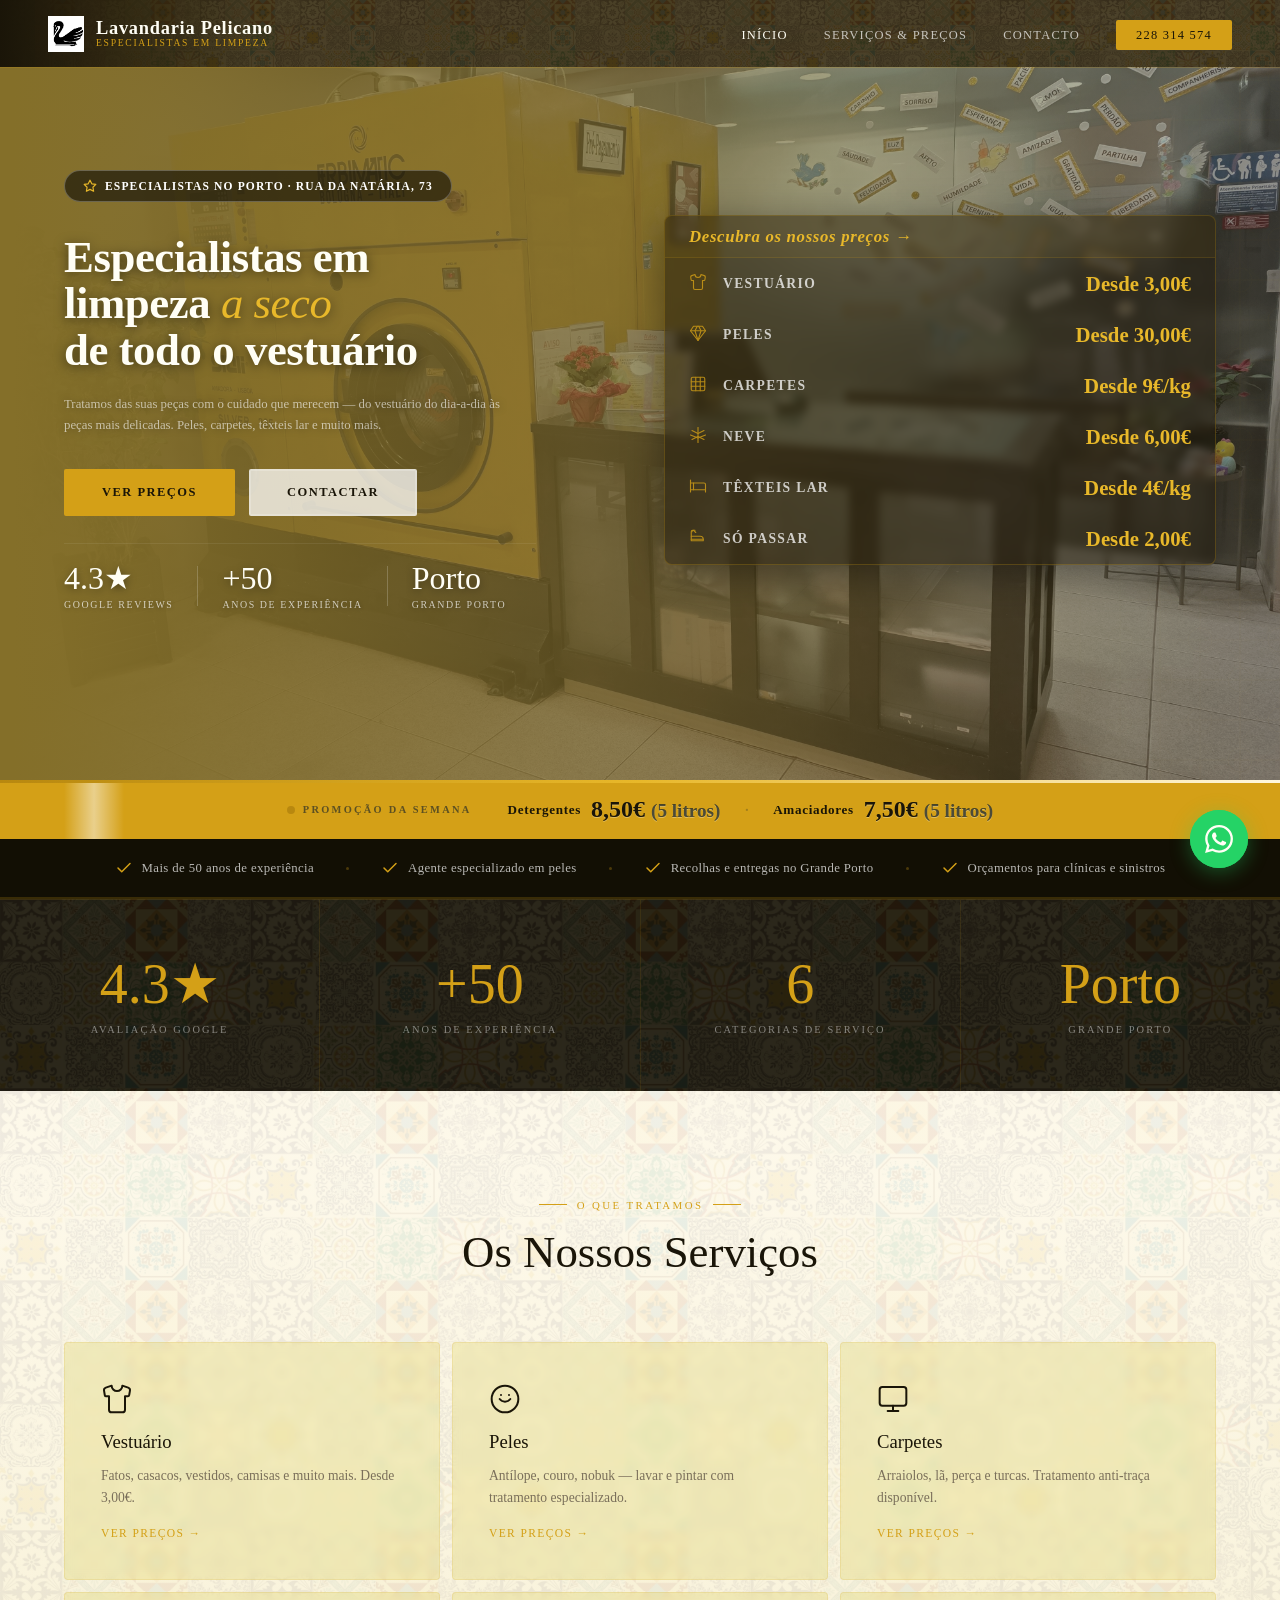
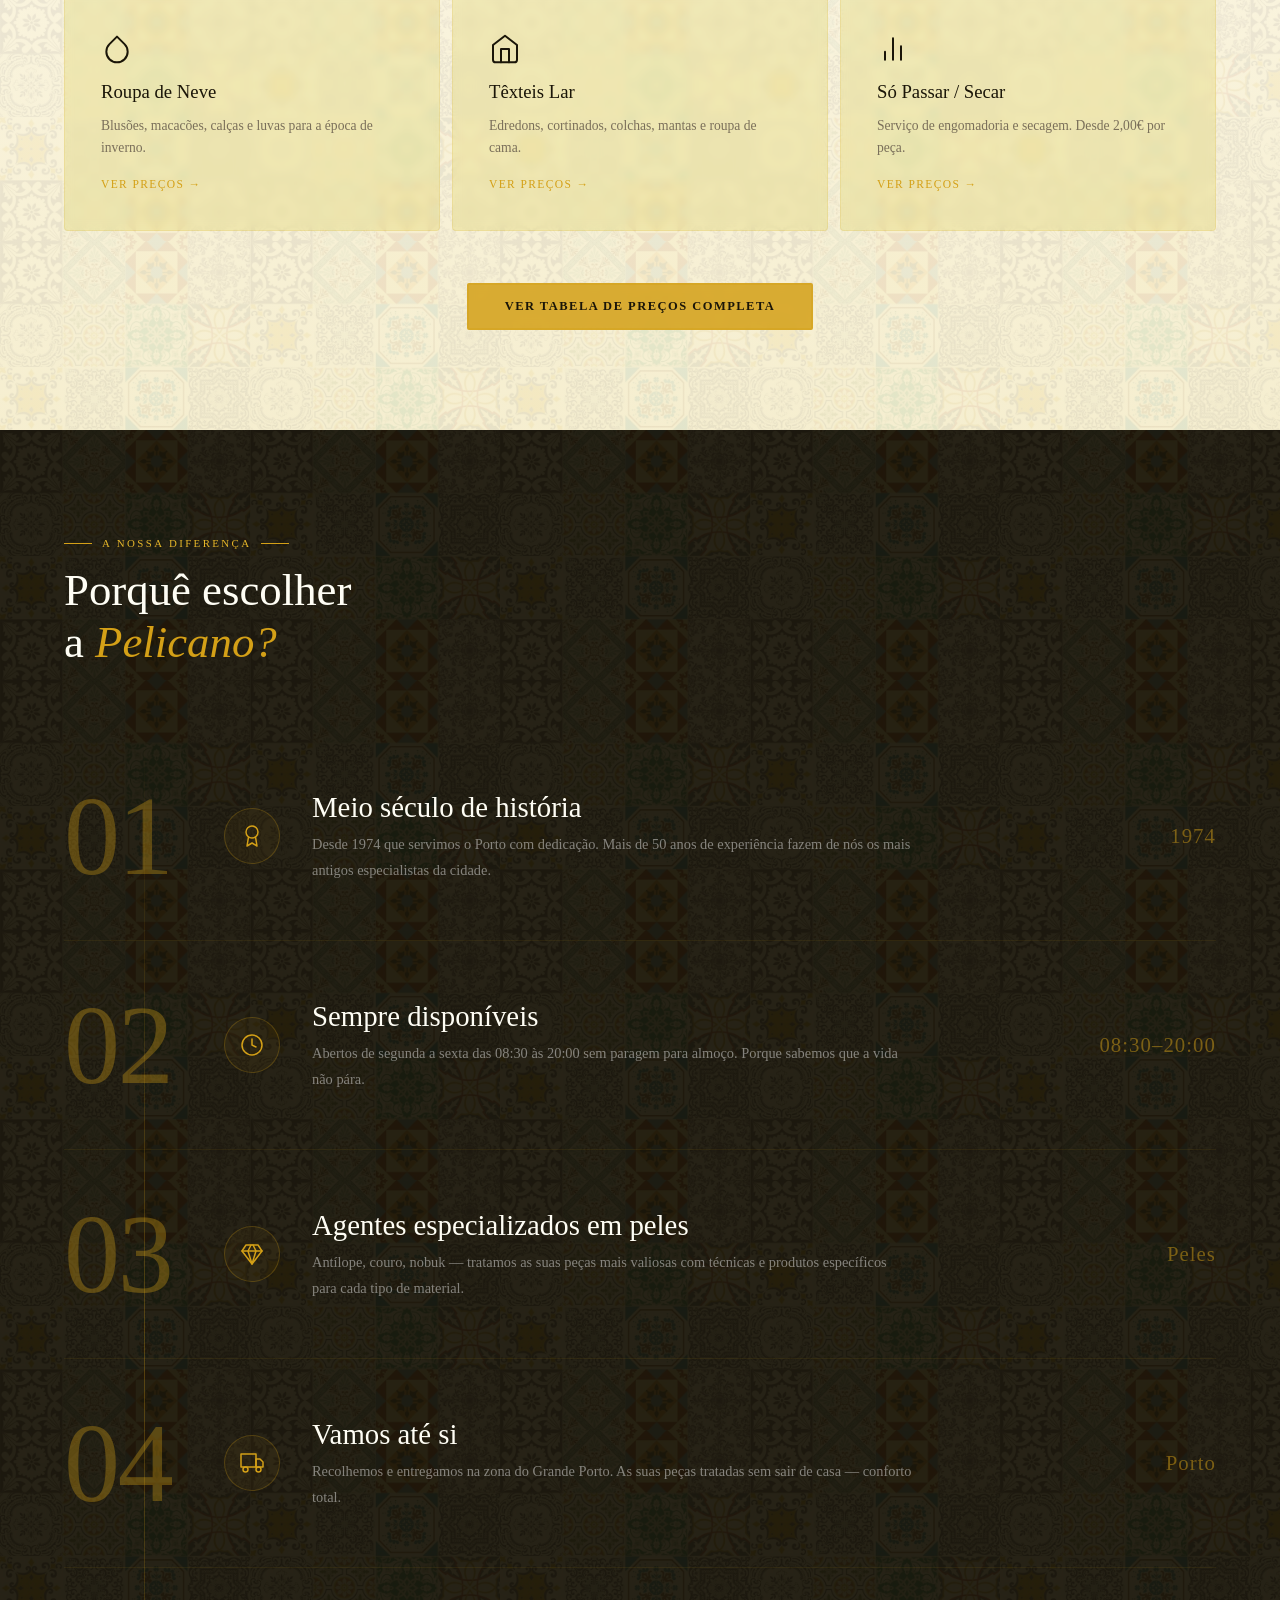
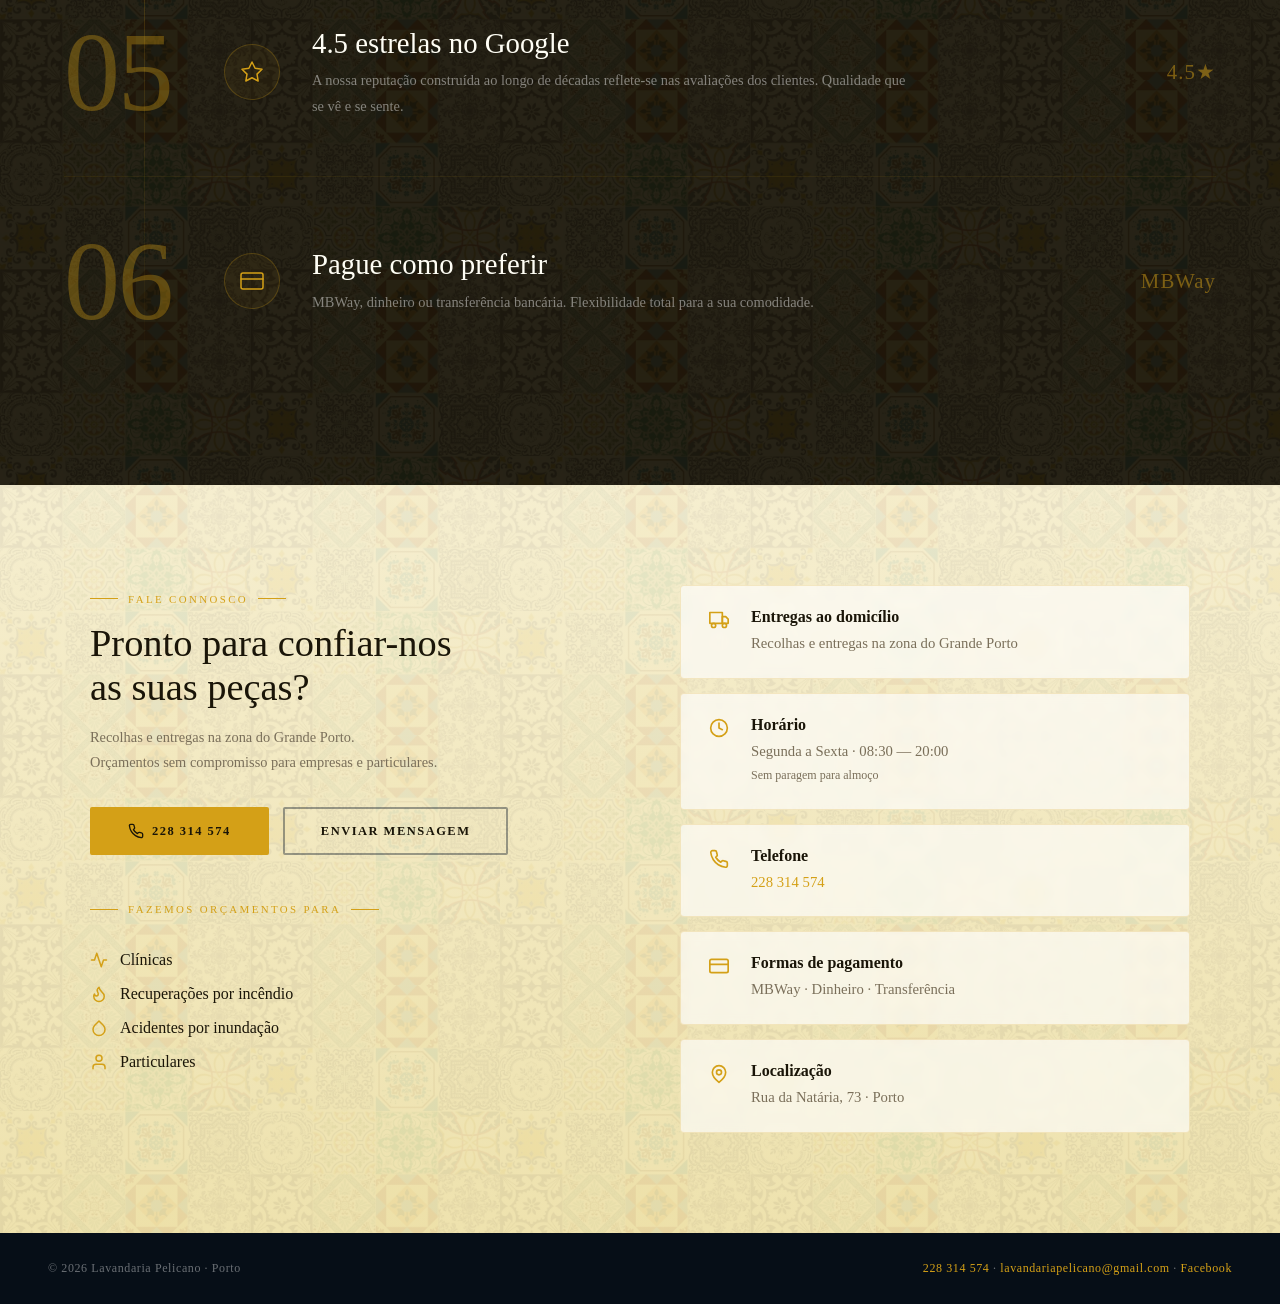
==== index.html @ 0e0a4759 "add website files" ====
<!DOCTYPE html>
<html lang="pt">
<head>
  <meta charset="UTF-8" />
  <meta name="viewport" content="width=device-width, initial-scale=1.0" />
  <meta name="description" content="Lavandaria Pelicano — Especialistas em limpeza a seco de todo o tipo de vestuário. Porto, Rua da Natária 73." />
  <title>Lavandaria Pelicano – Porto</title>

  <link rel="stylesheet" href="css/global.css" />
  <link rel="stylesheet" href="css/hero.css" />
</head>
<body>

  <!-- ── NAV ───────────────────────────────────── -->
  <nav>
    <a class="nav-logo" href="index.html">
      <img src="assets/logotipo.png" alt="Pelicano" />
      <div class="nav-brand">
        <span class="brand-name">Lavandaria Pelicano</span>
        <span class="brand-sub">Especialistas em limpeza</span>
      </div>
    </a>

    <ul class="nav-links">
      <li><a href="index.html" class="active">Início</a></li>
      <li><a href="servicos.html">Serviços & Preços</a></li>
      <li><a href="contacto.html">Contacto</a></li>
      <li><a href="tel:228314574" class="nav-cta">228 314 574</a></li>
    </ul>

    <button class="nav-hamburger" onclick="toggleMenu()" aria-label="Abrir menu">
      <span></span><span></span><span></span>
    </button>
  </nav>

  <div class="nav-mobile" id="mobileMenu">
    <a href="index.html" onclick="toggleMenu()">Início</a>
    <a href="servicos.html" onclick="toggleMenu()">Serviços & Preços</a>
    <a href="contacto.html" onclick="toggleMenu()">Contacto</a>
    <a href="tel:228314574" style="color: var(--gold)">228 314 574</a>
  </div>

  <!-- ── HERO ───────────────────────────────────── -->
  <section class="hero">
    <div class="hero-bg">
      <img src="assets/foto-interior.jpg" alt="Interior Lavandaria Pelicano" class="hero-bg-img" />
      <div class="hero-azulejo"></div>
    </div>

    <div class="hero-content">

      <div class="hero-badge fade-up">
        <svg xmlns="http://www.w3.org/2000/svg" width="14" height="14" viewBox="0 0 24 24" fill="none" stroke="currentColor" stroke-width="2" stroke-linecap="round" stroke-linejoin="round"><polygon points="12 2 15.09 8.26 22 9.27 17 14.14 18.18 21.02 12 17.77 5.82 21.02 7 14.14 2 9.27 8.91 8.26 12 2"/></svg>
        Especialistas no Porto · Rua da Natária, 73
      </div>

      <h1 class="fade-up delay-1">
        Especialistas em<br>
        limpeza <em>a seco</em><br>
        de todo o vestuário
      </h1>

      <p class="fade-up delay-2">
        Tratamos das suas peças com o cuidado que merecem —
        do vestuário do dia-a-dia às peças mais delicadas.
        Peles, carpetes, têxteis lar e muito mais.
      </p>

      <div class="hero-actions fade-up delay-3">
        <a href="servicos.html" class="btn-primary">Ver preços</a>
        <a href="contacto.html" class="btn-outline btn-outline--light" style="color:#1a1508;">Contactar</a>
      </div>

      <div class="hero-stats fade-up delay-3">
        <div class="hero-stat">
          <span class="stat-value">4.3★</span>
          <span class="stat-label">Google Reviews</span>
        </div>
        <div class="hero-divider"></div>
        <div class="hero-stat">
          <span class="stat-value" data-dynamic="anos-exp">+50</span>
          <span class="stat-label">Anos de experiência</span>
        </div>
        <div class="hero-divider"></div>
        <div class="hero-stat">
          <span class="stat-value">Porto</span>
          <span class="stat-label">Grande Porto</span>
        </div>
      </div>
    </div>

    <!-- Modal de categoria -->
    <div class="cat-modal" id="catModal">
      <div class="cat-modal-img">
        <img id="catModalImg" src="" alt="" />
      </div>
      <div class="cat-modal-info">
        <span class="cat-modal-label" id="catModalLabel"></span>
        <h3 class="cat-modal-title" id="catModalTitle"></h3>
        <p class="cat-modal-desc" id="catModalDesc"></p>
        <a class="cat-modal-link" id="catModalLink" href="#">Ver preços →</a>
      </div>
    </div>

    <!-- Acordeão lado direito -->
    <div class="hero-visual">
      <div class="hero-acc-hint">
        <span id="hintText">Clique numa categoria para saber mais</span>
      </div>

      <div class="hero-acc-item"
        data-cat="vestuario"
        data-img="assets/foto-vestuario.jpeg"
        data-desc="Fatos, casacos, vestidos, camisas e muito mais. Tratamento especializado para cada peça."
        data-link="servicos.html#vestuario">
        <div class="hero-acc-header">
          <div class="hero-acc-icon">
            <svg xmlns="http://www.w3.org/2000/svg" width="18" height="18" viewBox="0 0 24 24" fill="none" stroke="currentColor" stroke-width="1.5" stroke-linecap="round" stroke-linejoin="round"><path d="M20.38 3.46 16 2a4 4 0 0 1-8 0L3.62 3.46a2 2 0 0 0-1.34 2.23l.58 3.47a1 1 0 0 0 .99.84H6v10c0 1.1.9 2 2 2h8a2 2 0 0 0 2-2V10h2.15a1 1 0 0 0 .99-.84l.58-3.47a2 2 0 0 0-1.34-2.23z"/></svg>
          </div>
          <span class="hero-acc-label">Vestuário</span>
          <span class="hero-acc-price">Desde 3,00€</span>
        </div>
      </div>

      <div class="hero-acc-item"
        data-cat="peles"
        data-img="assets/foto-peles.jpg"
        data-desc="Antílope, couro, nobuk — lavar e pintar com tratamento especializado."
        data-link="servicos.html#peles">
        <div class="hero-acc-header">
          <div class="hero-acc-icon">
            <svg xmlns="http://www.w3.org/2000/svg" width="18" height="18" viewBox="0 0 24 24" fill="none" stroke="currentColor" stroke-width="1.5" stroke-linecap="round" stroke-linejoin="round"><path d="M6 3h12l4 6-10 13L2 9Z"/><path d="M11 3 8 9l4 13 4-13-3-6"/><path d="M2 9h20"/></svg>
          </div>
          <span class="hero-acc-label">Peles</span>
          <span class="hero-acc-price">Desde 30,00€</span>
        </div>
      </div>

      <div class="hero-acc-item"
        data-cat="carpetes"
        data-img="assets/foto-carpetes.jpg"
        data-desc="Arraiolos, lã, perça e turcas. Tratamento anti-traça disponível."
        data-link="servicos.html#carpetes">
        <div class="hero-acc-header">
          <div class="hero-acc-icon">
            <svg xmlns="http://www.w3.org/2000/svg" width="18" height="18" viewBox="0 0 24 24" fill="none" stroke="currentColor" stroke-width="1.5" stroke-linecap="round" stroke-linejoin="round"><rect x="3" y="3" width="18" height="18" rx="2"/><path d="M3 9h18M3 15h18M9 3v18M15 3v18"/></svg>
          </div>
          <span class="hero-acc-label">Carpetes</span>
          <span class="hero-acc-price">Desde 9€/kg</span>
        </div>
      </div>

      <div class="hero-acc-item"
        data-cat="neve"
        data-img="assets/foto-neve.jpg"
        data-desc="Blusões, macacões, calças e luvas para a época de inverno."
        data-link="servicos.html#neve">
        <div class="hero-acc-header">
          <div class="hero-acc-icon">
            <svg xmlns="http://www.w3.org/2000/svg" width="18" height="18" viewBox="0 0 24 24" fill="none" stroke="currentColor" stroke-width="1.5" stroke-linecap="round" stroke-linejoin="round"><line x1="12" y1="2" x2="12" y2="22"/><path d="m20 6-8 4-8-4"/><path d="m20 18-8-4-8 4"/><path d="m2 12 10 4 10-4"/></svg>
          </div>
          <span class="hero-acc-label">Neve</span>
          <span class="hero-acc-price">Desde 6,00€</span>
        </div>
      </div>

      <div class="hero-acc-item"
        data-cat="texteis"
        data-img="assets/foto-texteis.jpg"
        data-desc="Edredons, cortinados, colchas, mantas e roupa de cama."
        data-link="servicos.html#texteis">
        <div class="hero-acc-header">
          <div class="hero-acc-icon">
            <svg xmlns="http://www.w3.org/2000/svg" width="18" height="18" viewBox="0 0 24 24" fill="none" stroke="currentColor" stroke-width="1.5" stroke-linecap="round" stroke-linejoin="round"><path d="M2 4v16"/><path d="M2 8h18a2 2 0 0 1 2 2v10"/><path d="M2 17h20"/><path d="M6 8v9"/></svg>
          </div>
          <span class="hero-acc-label">Têxteis Lar</span>
          <span class="hero-acc-price">Desde 4€/kg</span>
        </div>
      </div>

      <div class="hero-acc-item"
        data-cat="passar"
        data-img="assets/fotos-passar.jpg"
        data-desc="Engomadoria e secagem por peça ou por kg."
        data-link="servicos.html#passar">
        <div class="hero-acc-header">
          <div class="hero-acc-icon">
            <svg xmlns="http://www.w3.org/2000/svg" width="18" height="18" viewBox="0 0 24 24" fill="none" stroke="currentColor" stroke-width="1.5" stroke-linecap="round" stroke-linejoin="round"><path d="M9 6 6.5 3.5a1.5 1.5 0 0 0-1-.5C4 3 4 5 4 5"/><path d="M3 11h12a4 4 0 0 1 4 4v2H3z"/><path d="M3 11V5a2 2 0 0 1 2-2h3"/><line x1="3" y1="15" x2="19" y2="15"/></svg>
          </div>
          <span class="hero-acc-label">Só Passar</span>
          <span class="hero-acc-price">Desde 2,00€</span>
        </div>
      </div>
    </div>
  </section>

  <!-- ── PROMOÇÃO ────────────────────────────────── -->
  <div class="promo-banner">
    <div class="promo-inner">
      <div class="promo-label">Promoção da semana</div>
      <div class="promo-items">
        <div class="promo-item">
          <span class="promo-name">Detergentes</span>
          <span class="promo-price">8,50€ <small>(5 litros)</small></span>
        </div>
        <div class="promo-sep">·</div>
        <div class="promo-item">
          <span class="promo-name">Amaciadores</span>
          <span class="promo-price">7,50€ <small>(5 litros)</small></span>
        </div>
      </div>
    </div>
  </div>

  <!-- ── BENEFITS ────────────────────────────────── -->
  <div class="benefits-bar">
    <div class="benefit-item">
      <svg xmlns="http://www.w3.org/2000/svg" width="18" height="18" viewBox="0 0 24 24" fill="none" stroke="currentColor" stroke-width="2" stroke-linecap="round" stroke-linejoin="round"><polyline points="20 6 9 17 4 12"/></svg>
      <span>Mais de 50 anos de experiência</span>
    </div>
    <div class="benefit-dot"></div>
    <div class="benefit-item">
      <svg xmlns="http://www.w3.org/2000/svg" width="18" height="18" viewBox="0 0 24 24" fill="none" stroke="currentColor" stroke-width="2" stroke-linecap="round" stroke-linejoin="round"><polyline points="20 6 9 17 4 12"/></svg>
      <span>Agente especializado em peles</span>
    </div>
    <div class="benefit-dot"></div>
    <div class="benefit-item">
      <svg xmlns="http://www.w3.org/2000/svg" width="18" height="18" viewBox="0 0 24 24" fill="none" stroke="currentColor" stroke-width="2" stroke-linecap="round" stroke-linejoin="round"><polyline points="20 6 9 17 4 12"/></svg>
      <span>Recolhas e entregas no Grande Porto</span>
    </div>
    <div class="benefit-dot"></div>
    <div class="benefit-item">
      <svg xmlns="http://www.w3.org/2000/svg" width="18" height="18" viewBox="0 0 24 24" fill="none" stroke="currentColor" stroke-width="2" stroke-linecap="round" stroke-linejoin="round"><polyline points="20 6 9 17 4 12"/></svg>
      <span>Orçamentos para clínicas e sinistros</span>
    </div>
  </div>

  <!-- ── STATS ───────────────────────────────────── -->
  <section class="stats-section reveal">
    <div class="stats-card">
      <div class="stat-block">
        <div class="stat-number">4.3★</div>
        <div class="stat-desc">Avaliação Google</div>
      </div>
      <div class="stat-divider"></div>
      <div class="stat-block">
        <div class="stat-number" data-dynamic="anos-exp">+50</div>
        <div class="stat-desc">Anos de experiência</div>
      </div>
      <div class="stat-divider"></div>
      <div class="stat-block">
        <div class="stat-number">6</div>
        <div class="stat-desc">Categorias de serviço</div>
      </div>
      <div class="stat-divider"></div>
      <div class="stat-block">
        <div class="stat-number">Porto</div>
        <div class="stat-desc">Grande Porto</div>
      </div>
    </div>
  </section>

  <!-- ── SERVIÇOS RESUMO ───────────────────────── -->
  <section class="servicos-resumo">
    <div class="section-header reveal">
      <div class="section-eyebrow">O que tratamos</div>
      <h2 class="section-title">Os Nossos Serviços</h2>
    </div>

    <div class="servicos-grid">

      <a href="servicos.html#vestuario" class="servico-card reveal">
        <div class="servico-icon-svg">
          <svg xmlns="http://www.w3.org/2000/svg" width="32" height="32" viewBox="0 0 24 24" fill="none" stroke="currentColor" stroke-width="1.5" stroke-linecap="round" stroke-linejoin="round"><path d="M20.38 3.46 16 2a4 4 0 0 1-8 0L3.62 3.46a2 2 0 0 0-1.34 2.23l.58 3.47a1 1 0 0 0 .99.84H6v10c0 1.1.9 2 2 2h8a2 2 0 0 0 2-2V10h2.15a1 1 0 0 0 .99-.84l.58-3.47a2 2 0 0 0-1.34-2.23z"/></svg>
        </div>
        <h3>Vestuário</h3>
        <p>Fatos, casacos, vestidos, camisas e muito mais. Desde 3,00€.</p>
        <span class="servico-link">Ver preços →</span>
      </a>

      <a href="servicos.html#peles" class="servico-card reveal">
        <div class="servico-icon-svg">
          <svg xmlns="http://www.w3.org/2000/svg" width="32" height="32" viewBox="0 0 24 24" fill="none" stroke="currentColor" stroke-width="1.5" stroke-linecap="round" stroke-linejoin="round"><path d="M12 2C6.48 2 2 6.48 2 12s4.48 10 10 10 10-4.48 10-10S17.52 2 12 2z"/><path d="M8 12s1.5 2 4 2 4-2 4-2"/><line x1="9" y1="9" x2="9.01" y2="9"/><line x1="15" y1="9" x2="15.01" y2="9"/></svg>
        </div>
        <h3>Peles</h3>
        <p>Antílope, couro, nobuk — lavar e pintar com tratamento especializado.</p>
        <span class="servico-link">Ver preços →</span>
      </a>

      <a href="servicos.html#carpetes" class="servico-card reveal">
        <div class="servico-icon-svg">
          <svg xmlns="http://www.w3.org/2000/svg" width="32" height="32" viewBox="0 0 24 24" fill="none" stroke="currentColor" stroke-width="1.5" stroke-linecap="round" stroke-linejoin="round"><rect x="2" y="3" width="20" height="14" rx="2"/><path d="M8 21h8M12 17v4"/></svg>
        </div>
        <h3>Carpetes</h3>
        <p>Arraiolos, lã, perça e turcas. Tratamento anti-traça disponível.</p>
        <span class="servico-link">Ver preços →</span>
      </a>

      <a href="servicos.html#neve" class="servico-card reveal">
        <div class="servico-icon-svg">
          <svg xmlns="http://www.w3.org/2000/svg" width="32" height="32" viewBox="0 0 24 24" fill="none" stroke="currentColor" stroke-width="1.5" stroke-linecap="round" stroke-linejoin="round"><path d="M12 2.69l5.66 5.66a8 8 0 1 1-11.31 0z"/></svg>
        </div>
        <h3>Roupa de Neve</h3>
        <p>Blusões, macacões, calças e luvas para a época de inverno.</p>
        <span class="servico-link">Ver preços →</span>
      </a>

      <a href="servicos.html#texteis" class="servico-card reveal">
        <div class="servico-icon-svg">
          <svg xmlns="http://www.w3.org/2000/svg" width="32" height="32" viewBox="0 0 24 24" fill="none" stroke="currentColor" stroke-width="1.5" stroke-linecap="round" stroke-linejoin="round"><path d="M3 9l9-7 9 7v11a2 2 0 0 1-2 2H5a2 2 0 0 1-2-2z"/><polyline points="9 22 9 12 15 12 15 22"/></svg>
        </div>
        <h3>Têxteis Lar</h3>
        <p>Edredons, cortinados, colchas, mantas e roupa de cama.</p>
        <span class="servico-link">Ver preços →</span>
      </a>

      <a href="servicos.html#passar" class="servico-card reveal">
        <div class="servico-icon-svg">
          <svg xmlns="http://www.w3.org/2000/svg" width="32" height="32" viewBox="0 0 24 24" fill="none" stroke="currentColor" stroke-width="1.5" stroke-linecap="round" stroke-linejoin="round"><path d="M18 20V10"/><path d="M12 20V4"/><path d="M6 20v-6"/></svg>
        </div>
        <h3>Só Passar / Secar</h3>
        <p>Serviço de engomadoria e secagem. Desde 2,00€ por peça.</p>
        <span class="servico-link">Ver preços →</span>
      </a>

    </div>

    <div class="servicos-cta reveal">
      <a href="servicos.html" class="btn-primary">Ver tabela de preços completa</a>
    </div>
  </section>

  <!-- ── PORQUÊ NÓS ──────────────────────────────── -->
  <section class="porque-nos">
    <div class="porque-header reveal">
      <div class="section-eyebrow" style="color:var(--gold-light)">A nossa diferença</div>
      <h2 class="section-title" style="color:var(--white)">Porquê escolher<br>a <em style="font-style:italic;color:var(--gold)">Pelicano?</em></h2>
    </div>

    <div class="porque-lista">

      <div class="porque-item reveal">
        <div class="porque-num">01</div>
        <div class="porque-content">
          <div class="porque-icon-wrap">
            <svg xmlns="http://www.w3.org/2000/svg" width="24" height="24" viewBox="0 0 24 24" fill="none" stroke="currentColor" stroke-width="1.5" stroke-linecap="round" stroke-linejoin="round"><circle cx="12" cy="8" r="6"/><path d="M15.477 12.89 17 22l-5-3-5 3 1.523-9.11"/></svg>
          </div>
          <div class="porque-text">
            <h3>Meio século de história</h3>
            <p>Desde <span data-dynamic="fundacao">1974</span> que servimos o Porto com dedicação. Mais de <span data-dynamic="anos-exp">50</span> anos de experiência fazem de nós os mais antigos especialistas da cidade.</p>
          </div>
          <div class="porque-tag" data-dynamic="fundacao">1974</div>
        </div>
      </div>

      <div class="porque-item reveal">
        <div class="porque-num">02</div>
        <div class="porque-content">
          <div class="porque-icon-wrap">
            <svg xmlns="http://www.w3.org/2000/svg" width="24" height="24" viewBox="0 0 24 24" fill="none" stroke="currentColor" stroke-width="1.5" stroke-linecap="round" stroke-linejoin="round"><circle cx="12" cy="12" r="10"/><polyline points="12 6 12 12 16 14"/></svg>
          </div>
          <div class="porque-text">
            <h3>Sempre disponíveis</h3>
            <p data-dynamic="horario-porque">Abertos de segunda a sexta das 08:30 às 20:00 sem paragem para almoço. Porque sabemos que a vida não pára.</p>
          </div>
          <div class="porque-tag" data-dynamic="horario-tag">08:30–20:00</div>
        </div>
      </div>

      <div class="porque-item reveal">
        <div class="porque-num">03</div>
        <div class="porque-content">
          <div class="porque-icon-wrap">
            <svg xmlns="http://www.w3.org/2000/svg" width="24" height="24" viewBox="0 0 24 24" fill="none" stroke="currentColor" stroke-width="1.5" stroke-linecap="round" stroke-linejoin="round"><path d="M6 3h12l4 6-10 13L2 9Z"/><path d="M11 3 8 9l4 13 4-13-3-6"/><path d="M2 9h20"/></svg>
          </div>
          <div class="porque-text">
            <h3>Agentes especializados em peles</h3>
            <p>Antílope, couro, nobuk — tratamos as suas peças mais valiosas com técnicas e produtos específicos para cada tipo de material.</p>
          </div>
          <div class="porque-tag">Peles</div>
        </div>
      </div>

      <div class="porque-item reveal">
        <div class="porque-num">04</div>
        <div class="porque-content">
          <div class="porque-icon-wrap">
            <svg xmlns="http://www.w3.org/2000/svg" width="24" height="24" viewBox="0 0 24 24" fill="none" stroke="currentColor" stroke-width="1.5" stroke-linecap="round" stroke-linejoin="round"><rect x="1" y="3" width="15" height="13"/><polygon points="16 8 20 8 23 11 23 16 16 16 16 8"/><circle cx="5.5" cy="18.5" r="2.5"/><circle cx="18.5" cy="18.5" r="2.5"/></svg>
          </div>
          <div class="porque-text">
            <h3>Vamos até si</h3>
            <p>Recolhemos e entregamos na zona do Grande Porto. As suas peças tratadas sem sair de casa — conforto total.</p>
          </div>
          <div class="porque-tag">Porto</div>
        </div>
      </div>

      <div class="porque-item reveal">
        <div class="porque-num">05</div>
        <div class="porque-content">
          <div class="porque-icon-wrap">
            <svg xmlns="http://www.w3.org/2000/svg" width="24" height="24" viewBox="0 0 24 24" fill="none" stroke="currentColor" stroke-width="1.5" stroke-linecap="round" stroke-linejoin="round"><polygon points="12 2 15.09 8.26 22 9.27 17 14.14 18.18 21.02 12 17.77 5.82 21.02 7 14.14 2 9.27 8.91 8.26 12 2"/></svg>
          </div>
          <div class="porque-text">
            <h3>4.5 estrelas no Google</h3>
            <p>A nossa reputação construída ao longo de décadas reflete-se nas avaliações dos clientes. Qualidade que se vê e se sente.</p>
          </div>
          <div class="porque-tag">4.5★</div>
        </div>
      </div>

      <div class="porque-item reveal">
        <div class="porque-num">06</div>
        <div class="porque-content">
          <div class="porque-icon-wrap">
            <svg xmlns="http://www.w3.org/2000/svg" width="24" height="24" viewBox="0 0 24 24" fill="none" stroke="currentColor" stroke-width="1.5" stroke-linecap="round" stroke-linejoin="round"><rect x="1" y="4" width="22" height="16" rx="2" ry="2"/><line x1="1" y1="10" x2="23" y2="10"/></svg>
          </div>
          <div class="porque-text">
            <h3>Pague como preferir</h3>
            <p><span data-dynamic="pagamentos">MBWay, dinheiro ou transferência bancária</span>. Flexibilidade total para a sua comodidade.</p>
          </div>
          <div class="porque-tag" data-dynamic="pagamentos">MBWay</div>
        </div>
      </div>

    </div>
  </section>

  <!-- ── CTA + ORÇAMENTO ─────────────────────────── -->
  <section class="cta-orcamento reveal">
    <div class="cta-orc-inner">

      <div class="cta-orc-left">
        <div class="section-eyebrow">Fale connosco</div>
        <h2 class="section-title">Pronto para confiar-nos<br>as suas peças?</h2>
        <p class="cta-orc-desc">Recolhas e entregas na zona do Grande Porto.<br>Orçamentos sem compromisso para empresas e particulares.</p>

        <div class="cta-orc-actions">
          <a href="tel:228314574" class="btn-primary">
            <svg xmlns="http://www.w3.org/2000/svg" width="16" height="16" viewBox="0 0 24 24" fill="none" stroke="currentColor" stroke-width="2" stroke-linecap="round" stroke-linejoin="round"><path d="M22 16.92v3a2 2 0 0 1-2.18 2 19.79 19.79 0 0 1-8.63-3.07 19.5 19.5 0 0 1-6-6 19.79 19.79 0 0 1-3.07-8.67A2 2 0 0 1 4.11 2h3a2 2 0 0 1 2 1.72 12.84 12.84 0 0 0 .7 2.81 2 2 0 0 1-.45 2.11L8.09 9.91a16 16 0 0 0 6 6l1.27-1.27a2 2 0 0 1 2.11-.45 12.84 12.84 0 0 0 2.81.7A2 2 0 0 1 22 16.92z"/></svg>
            228 314 574
          </a>
          <a href="contacto.html" class="btn-outline">Enviar mensagem</a>
        </div>

        <div class="orc-lista">
          <div class="section-eyebrow" style="margin-top:40px">Fazemos orçamentos para</div>
          <ul class="orcamento-list">
            <li>
              <svg xmlns="http://www.w3.org/2000/svg" width="18" height="18" viewBox="0 0 24 24" fill="none" stroke="currentColor" stroke-width="2" stroke-linecap="round" stroke-linejoin="round"><path d="M22 12h-4l-3 9L9 3l-3 9H2"/></svg>
              Clínicas
            </li>
            <li>
              <svg xmlns="http://www.w3.org/2000/svg" width="18" height="18" viewBox="0 0 24 24" fill="none" stroke="currentColor" stroke-width="2" stroke-linecap="round" stroke-linejoin="round"><path d="M8.5 14.5A2.5 2.5 0 0 0 11 12c0-1.38-.5-2-1-3-1.072-2.143-.224-4.054 2-6 .5 2.5 2 4.9 4 6.5 2 1.6 3 3.5 3 5.5a7 7 0 1 1-14 0c0-1.153.433-2.294 1-3a2.5 2.5 0 0 0 2.5 2.5z"/></svg>
              Recuperações por incêndio
            </li>
            <li>
              <svg xmlns="http://www.w3.org/2000/svg" width="18" height="18" viewBox="0 0 24 24" fill="none" stroke="currentColor" stroke-width="2" stroke-linecap="round" stroke-linejoin="round"><path d="M12 2.69l5.66 5.66a8 8 0 1 1-11.31 0z"/></svg>
              Acidentes por inundação
            </li>
            <li>
              <svg xmlns="http://www.w3.org/2000/svg" width="18" height="18" viewBox="0 0 24 24" fill="none" stroke="currentColor" stroke-width="2" stroke-linecap="round" stroke-linejoin="round"><path d="M20 21v-2a4 4 0 0 0-4-4H8a4 4 0 0 0-4 4v2"/><circle cx="12" cy="7" r="4"/></svg>
              Particulares
            </li>
          </ul>
        </div>
      </div>

      <div class="cta-orc-right">
        <div class="info-card">
          <div class="info-card-icon">
            <svg xmlns="http://www.w3.org/2000/svg" width="20" height="20" viewBox="0 0 24 24" fill="none" stroke="currentColor" stroke-width="2" stroke-linecap="round" stroke-linejoin="round"><rect x="1" y="3" width="15" height="13"/><polygon points="16 8 20 8 23 11 23 16 16 16 16 8"/><circle cx="5.5" cy="18.5" r="2.5"/><circle cx="18.5" cy="18.5" r="2.5"/></svg>
          </div>
          <div>
            <strong>Entregas ao domicílio</strong>
            <p>Recolhas e entregas na zona do Grande Porto</p>
          </div>
        </div>
        <div class="info-card">
          <div class="info-card-icon">
            <svg xmlns="http://www.w3.org/2000/svg" width="20" height="20" viewBox="0 0 24 24" fill="none" stroke="currentColor" stroke-width="2" stroke-linecap="round" stroke-linejoin="round"><circle cx="12" cy="12" r="10"/><polyline points="12 6 12 12 16 14"/></svg>
          </div>
          <div>
            <strong>Horário</strong>
            <p data-dynamic="horario">Segunda a Sexta · 08:30 — 20:00<br>
            <small style="font-size:0.75rem;color:var(--grey)">Sem paragem para almoço</small></p>
          </div>
        </div>
        <div class="info-card">
          <div class="info-card-icon">
            <svg xmlns="http://www.w3.org/2000/svg" width="20" height="20" viewBox="0 0 24 24" fill="none" stroke="currentColor" stroke-width="2" stroke-linecap="round" stroke-linejoin="round"><path d="M22 16.92v3a2 2 0 0 1-2.18 2 19.79 19.79 0 0 1-8.63-3.07 19.5 19.5 0 0 1-6-6 19.79 19.79 0 0 1-3.07-8.67A2 2 0 0 1 4.11 2h3a2 2 0 0 1 2 1.72 12.84 12.84 0 0 0 .7 2.81 2 2 0 0 1-.45 2.11L8.09 9.91a16 16 0 0 0 6 6l1.27-1.27a2 2 0 0 1 2.11-.45 12.84 12.84 0 0 0 2.81.7A2 2 0 0 1 22 16.92z"/></svg>
          </div>
          <div>
            <strong>Telefone</strong>
            <p><a href="tel:228314574">228 314 574</a></p>
          </div>
        </div>
        <div class="info-card">
          <div class="info-card-icon">
            <svg xmlns="http://www.w3.org/2000/svg" width="20" height="20" viewBox="0 0 24 24" fill="none" stroke="currentColor" stroke-width="2" stroke-linecap="round" stroke-linejoin="round"><rect x="1" y="4" width="22" height="16" rx="2" ry="2"/><line x1="1" y1="10" x2="23" y2="10"/></svg>
          </div>
          <div>
            <strong>Formas de pagamento</strong>
            <p data-dynamic="pagamentos">MBWay · Dinheiro · Transferência</p>
          </div>
        </div>
        <div class="info-card">
          <div class="info-card-icon">
            <svg xmlns="http://www.w3.org/2000/svg" width="20" height="20" viewBox="0 0 24 24" fill="none" stroke="currentColor" stroke-width="2" stroke-linecap="round" stroke-linejoin="round"><path d="M20 10c0 6-8 12-8 12s-8-6-8-12a8 8 0 0 1 16 0Z"/><circle cx="12" cy="10" r="3"/></svg>
          </div>
          <div>
            <strong>Localização</strong>
            <p data-dynamic="morada">Rua da Natária, 73 · Porto</p>
          </div>
        </div>
      </div>

    </div>
  </section>

  <!-- ── FOOTER ──────────────────────────────────── -->
  <footer>
    <span>© 2026 Lavandaria Pelicano · Porto</span>
    <span>
      <a href="tel:228314574">228 314 574</a> ·
      <a href="mailto:lavandariapelicano@gmail.com">lavandariapelicano@gmail.com</a> ·
      <a href="https://www.facebook.com/lavandaria.pelicano" target="_blank">Facebook</a>
    </span>
  </footer>

  <script>
    const CATEGORY_DATA = {
      vestuario: { label: 'Vestuário', title: 'Vestuário & Moda' },
      peles:     { label: 'Peles', title: 'Peles & Couro' },
      carpetes:  { label: 'Carpetes', title: 'Carpetes & Tapetes' },
      neve:      { label: 'Neve', title: 'Roupa de Neve' },
      texteis:   { label: 'Têxteis Lar', title: 'Têxteis para o Lar' },
      passar:    { label: 'Só Passar', title: 'Engomadoria & Secagem' },
    };

    const modal       = document.getElementById('catModal');
    const heroContent = document.querySelector('.hero-content');
    const modalImg    = document.getElementById('catModalImg');
    const modalLabel  = document.getElementById('catModalLabel');
    const modalTitle  = document.getElementById('catModalTitle');
    const modalDesc   = document.getElementById('catModalDesc');
    const modalLink   = document.getElementById('catModalLink');

    let hideTimeout;

    document.querySelectorAll('.hero-acc-item').forEach(item => {
      item.addEventListener('mouseenter', () => {
        clearTimeout(hideTimeout);
        const cat  = item.dataset.cat;
        const data = CATEGORY_DATA[cat];

        modalImg.src           = item.dataset.img;
        modalImg.alt           = data.label;
        modalLabel.textContent = data.label;
        modalTitle.textContent = data.title;
        modalDesc.textContent  = item.dataset.desc;
        modalLink.href         = item.dataset.link;

        modal.classList.add('visible');
        heroContent.classList.add('blurred');
      });

      item.addEventListener('mouseleave', () => {
        hideTimeout = setTimeout(() => {
          modal.classList.remove('visible');
          heroContent.classList.remove('blurred');
        }, 100);
      });
    });

    modal.addEventListener('mouseenter', () => clearTimeout(hideTimeout));
    modal.addEventListener('mouseleave', () => {
      hideTimeout = setTimeout(() => {
        modal.classList.remove('visible');
        heroContent.classList.remove('blurred');
      }, 100);
    });

    // Hint rotativo
    const hints = [
      'Clique numa categoria para saber mais →',
      'Descubra os nossos preços →',
      'Que peça precisa de tratar? →',
      'Selecione um serviço →',
    ];
    let hintIdx = 0;
    const hintEl = document.getElementById('hintText');
    hintEl.style.transition = 'opacity 0.3s ease';
    setInterval(() => {
      hintEl.style.opacity = '0';
      setTimeout(() => {
        hintIdx = (hintIdx + 1) % hints.length;
        hintEl.textContent = hints[hintIdx];
        hintEl.style.opacity = '';
      }, 300);
    }, 2500);
  </script>

  <script src="js/nav.js"></script>
  <script src="js/whatsapp.js"></script>
  <!-- config.js lê do JSONBin e aplica dados dinamicamente -->
  <script src="js/config.js"></script>
</body>
</html>
---- css/global.css ----
/* ── GOOGLE FONTS ─────────────────────────────── */
@import url('https://fonts.googleapis.com/css2?family=Cormorant+Garamond:ital,wght@0,300;0,400;0,600;1,300;1,400&family=DM+Sans:wght@300;400;500&display=swap');

/* ── VARIÁVEIS ────────────────────────────────── */
:root {
  --navy:       #1a1508;
  --gold:       #d4a017;
  --gold-light: #e8b82a;
  --cream:      #fdf8e8;
  --white:      #fffef5;
  --grey:       #7a6f5a;
  --light-grey: #f0e8c8;
}
/* ── RESET ────────────────────────────────────── */
*, *::before, *::after {
  box-sizing: border-box;
  margin: 0;
  padding: 0;
}

html { scroll-behavior: smooth; }

body {
  font-family: var(--font-body);
  background: var(--cream);
  color: var(--navy);
  overflow-x: hidden;
  -webkit-font-smoothing: antialiased;
  font-weight: 400;
}

img { display: block; max-width: 100%; }
a { text-decoration: none; }

/* ── TIPOGRAFIA GLOBAL ────────────────────────── */
h1, h2, h3, h4 {
  font-family: var(--font-title);
  font-weight: 300;
  line-height: 1.15;
}

/* ── UTILITÁRIOS ──────────────────────────────── */
.section-eyebrow {
  display: inline-flex;
  align-items: center;
  gap: 10px;
  font-size: 0.68rem;
  letter-spacing: 0.22em;
  text-transform: uppercase;
  color: var(--gold);
  margin-bottom: 16px;
}
.section-eyebrow::before,
.section-eyebrow::after {
  content: '';
  display: block;
  width: 28px;
  height: 1px;
  background: var(--gold);
}

.section-title {
  font-size: clamp(2rem, 3.5vw, 3rem);
  color: var(--navy);
}

.section-header {
  text-align: center;
  margin-bottom: 64px;
}

/* ── BOTÕES ───────────────────────────────────── */
.btn-primary {
  display: inline-flex;
  align-items: center;
  gap: 8px;
  background: var(--gold);
  color: var(--navy);
  padding: 14px 36px;
  font-size: 0.78rem;
  font-weight: 700;
  letter-spacing: 0.12em;
  text-transform: uppercase;
  border-radius: 2px;
  border: 2px solid var(--gold);
  cursor: pointer;
  text-decoration: none;
  transition: transform 0.3s ease, box-shadow 0.3s ease, background 0.25s ease;
}

.btn-primary:hover {
  background: var(--gold-light);
  border-color: var(--gold-light);
  color: var(--navy);
  transform: scale(1.15);
  box-shadow: 0 8px 24px rgba(212,160,23,0.35);
}

.btn-outline {
  display: inline-flex;
  align-items: center;
  gap: 8px;
  background: transparent;
  color: var(--navy);
  padding: 14px 36px;
  font-size: 0.78rem;
  font-weight: 700;
  letter-spacing: 0.12em;
  text-transform: uppercase;
  border-radius: 2px;
  border: 2px solid rgba(13,27,42,0.4);
  cursor: pointer;
  text-decoration: none;
  transition: transform 0.3s ease, box-shadow 0.3s ease, border-color 0.25s ease;
}

.btn-outline:hover {
  border-color: var(--navy);
  transform: scale(1.15);
  box-shadow: 0 8px 24px rgba(13,27,42,0.15);
}
.btn-outline--light {
  color: #1a1508; !important;
  border-color: rgba(26,21,8,0.4);
  background: rgba(255,255,255,0.75);
  backdrop-filter: blur(4px);
}

.btn-outline--light:hover {
  color: #1a1508;
  border-color: #1a1508;
  background: rgba(255,255,255,0.95);
  box-shadow: 0 8px 24px rgba(0,0,0,0.15);
  transform: scale(1.05);
}

.btn-outline--light:hover {
  border-color: var(--white);
  box-shadow: 0 8px 24px rgba(255,255,255,0.1);
}
/* ── NAVBAR ───────────────────────────────────── */
nav {
  position: fixed;
  top: 0;
  width: 100%;
  z-index: 100;
  height: 68px;
  display: flex;
  align-items: center;
  justify-content: space-between;
  padding: 0 48px;
  border-bottom: 1px solid rgba(212,160,23,0.2);
  position: fixed;
  overflow: hidden;
}
nav::before {
  content: '';
  position: absolute;
  inset: 0;
  background-image: url('../assets/azulejos.jpg');
  background-repeat: repeat;
  background-size: 200px;
  opacity: 0.82;
  z-index: 0;
}

nav::after {
  content: '';
  position: absolute;
  inset: 0;
  background: linear-gradient(to right, #1a1508 0%, rgba(45, 36, 13, 0.96) 10%, rgba(52, 41, 15, 0.88) 20%);
  z-index: 1;
  pointer-events: none;
}
nav > * {
  position: relative;
  z-index: 2;
}

.nav-logo {
  display: flex;
  align-items: center;
  gap: 12px;
  text-decoration: none;
}

.nav-logo img {
  width: 36px;
  height: 36px;
}

.nav-brand {
  display: flex;
  flex-direction: column;
  line-height: 1.1;
}
.nav-brand .brand-name {
  font-family: var(--font-title);
  font-size: 1.15rem;
  font-weight: 600;
  color: var(--white);
  letter-spacing: 0.04em;
}
.nav-brand .brand-sub {
  font-size: 0.6rem;
  font-weight: 300;
  color: var(--gold);
  letter-spacing: 0.18em;
  text-transform: uppercase;
}

.nav-links {
  display: flex;
  align-items: center;
  gap: 36px;
  list-style: none;
}
.nav-links a {
  color: rgba(255,255,255,0.7);
  font-size: 0.78rem;
  font-weight: 400;
  letter-spacing: 0.1em;
  text-transform: uppercase;
  transition: color var(--transition);
}
.nav-links a:hover { color: var(--gold); }
.nav-links a.active { color: var(--white); }

.nav-cta {
  background: var(--gold) !important;
  color: var(--navy) !important;
  padding: 8px 20px;
  border-radius: 2px;
  font-weight: 500 !important;
}
.nav-cta:hover { background: var(--gold-light) !important; }

.nav-hamburger {
  display: none;
  flex-direction: column;
  gap: 5px;
  background: none;
  border: none;
  cursor: pointer;
  padding: 4px;
}
.nav-hamburger span {
  display: block;
  width: 22px;
  height: 1.5px;
  background: var(--white);
  transition: all var(--transition);
}

/* Mobile menu */
.nav-mobile {
  display: none;
  position: fixed;
  top: 68px;
  left: 0; right: 0;
  background: var(--navy);
  border-top: 1px solid rgba(201,168,76,0.15);
  padding: 24px 32px;
  z-index: 99;
  flex-direction: column;
  gap: 20px;
}
.nav-mobile.open { display: flex; }
.nav-mobile a {
  color: rgba(255,255,255,0.75);
  font-size: 0.9rem;
  letter-spacing: 0.08em;
  text-transform: uppercase;
  transition: color var(--transition);
}
.nav-mobile a:hover { color: var(--gold); }

/* ── FOOTER ───────────────────────────────────── */
footer {
  background: #060e17;
  color: rgba(255,255,255,0.4);
  padding: 28px 48px;
  display: flex;
  align-items: center;
  justify-content: space-between;
  font-size: 0.75rem;
  letter-spacing: 0.05em;
  flex-wrap: wrap;
  gap: 12px;
}
footer a {
  color: var(--gold);
  transition: opacity var(--transition);
}
footer a:hover { opacity: 0.75; }

/* ── ANIMAÇÕES ────────────────────────────────── */
@keyframes fadeUp {
  from { opacity: 0; transform: translateY(20px); }
  to   { opacity: 1; transform: translateY(0); }
}

.fade-up {
  opacity: 0;
  animation: fadeUp 0.6s ease forwards;
}
.fade-up.delay-1 { animation-delay: 0.15s; }
.fade-up.delay-2 { animation-delay: 0.3s; }
.fade-up.delay-3 { animation-delay: 0.45s; }

/* ── SCROLL REVEAL ────────────────────────────── */
.reveal {
  opacity: 0;
  transform: translateY(24px);
  transition: opacity 0.6s ease, transform 0.6s ease;
}
.reveal.visible {
  opacity: 1;
  transform: translateY(0);
}

/* ── RESPONSIVE ───────────────────────────────── */
@media (max-width: 768px) {
  nav { padding: 0 20px; }
  .nav-links { display: none; }
  .nav-hamburger { display: flex; }
  footer { flex-direction: column; text-align: center; padding: 24px 20px; }
}
/* ── WHATSAPP BUTTON ──────────────────────────── */
.whatsapp-btn {
  position: fixed;
  bottom: 32px;
  right: 32px;
  z-index: 999;
  width: 58px;
  height: 58px;
  background: #25D366;
  color: var(--white);
  border-radius: 50%;
  display: flex;
  align-items: center;
  justify-content: center;
  box-shadow: 0 4px 20px rgba(37,211,102,0.35);
  text-decoration: none;
  opacity: 0;
  transform: scale(0.8) translateY(10px);
  transition: opacity 0.3s ease, transform 0.3s ease, box-shadow 0.2s ease;
}

.whatsapp-btn.visible {
  opacity: 1;
  transform: scale(1) translateY(0);
}

.whatsapp-btn:hover {
  transform: scale(1.08) translateY(-2px);
  box-shadow: 0 6px 28px rgba(37,211,102,0.5);
}

/* Pulse animation */
.whatsapp-btn::before {
  content: '';
  position: absolute;
  inset: 0;
  border-radius: 50%;
  background: #25D366;
  animation: whatsapp-pulse 2.5s ease-out infinite;
  z-index: -1;
}

@keyframes whatsapp-pulse {
  0%   { transform: scale(1); opacity: 0.6; }
  70%  { transform: scale(1.5); opacity: 0; }
  100% { transform: scale(1.5); opacity: 0; }
}

/* Tooltip */
.whatsapp-tooltip {
  position: absolute;
  right: 70px;
  background: var(--navy);
  color: var(--white);
  font-size: 0.75rem;
  font-weight: 400;
  letter-spacing: 0.04em;
  padding: 7px 14px;
  border-radius: 4px;
  white-space: nowrap;
  pointer-events: none;
  opacity: 0;
  transform: translateX(6px);
  transition: opacity 0.2s ease, transform 0.2s ease;
}
.whatsapp-tooltip::after {
  content: '';
  position: absolute;
  right: -5px;
  top: 50%;
  transform: translateY(-50%);
  border: 5px solid transparent;
  border-right: none;
  border-left-color: var(--navy);
}

.whatsapp-btn:hover .whatsapp-tooltip {
  opacity: 1;
  transform: translateX(0);
}

@media (max-width: 768px) {
  .whatsapp-btn {
    bottom: 20px;
    right: 20px;
    width: 52px;
    height: 52px;
  }
  .whatsapp-tooltip { display: none; }
}
---- css/hero.css ----
/* ── HERO ─────────────────────────────────────── */
.hero {
  height: calc(100vh - 68px - 52px);
  background: #1a1508;
  display: grid;
  grid-template-columns: 1fr 1fr;
  align-items: center;
  gap: 48px;
  padding: 40px 64px;
  position: relative;
  overflow: hidden;
}

.hero-bg {
  position: absolute;
  inset: 0;
  pointer-events: none;
  overflow: hidden;
}

.hero-bg-img {
  width: 100%;
  height: 100%;
  object-fit: cover;
  object-position: center;
  opacity: 0.95;
  filter: saturate(0.6);
}


.hero-bg::after {
  content: '';
  position: absolute;
  inset: 0;
  background:
    linear-gradient(to right, #846f29 1%, rgba(58, 47, 18, 0.3) 100%);
}
.hero h1 {
  text-shadow: 0 2px 12px rgba(0,0,0,0.5);
}

.hero > .hero-content > p {
  text-shadow: 0 1px 8px rgba(0,0,0,0.4);
}



.hero::before {
  content: '';
  position: absolute;
  top: 15%;
  bottom: 15%;
  left: 50%;
  width: 1px;
  background: linear-gradient(to bottom, transparent, rgba(212,160,23,0.25), transparent);
  pointer-events: none;
}

.hero-content {
  position: relative;
  z-index: 2;
  max-width: 620px;
  padding-right: 80px;
}

/* ── BADGE ────────────────────────────────────── */
/* ── BADGE ────────────────────────────────────── */
.hero-badge {
  display: inline-flex;
  align-items: center;
  gap: 8px;
  background: rgba(0, 0, 0, 0.55);
  border: 1px solid rgba(255, 255, 255, 0.25);
  color: #ffffff;
  padding: 8px 18px;
  border-radius: 30px;
  font-size: 0.72rem;
  font-weight: 600;
  letter-spacing: 0.1em;
  text-transform: uppercase;
  margin-bottom: 32px;
}

.hero-badge svg {
  color: var(--gold-light);
  flex-shrink: 0;
}
/* ── TÍTULO ───────────────────────────────────── */
.hero h1 {
  font-family: var(--font-title);
  font-size: clamp(2rem, 3.5vw, 4rem);
  font-weight: 600;
  line-height: 1.04;
  color: var(--white);
  margin-bottom: 20px;
  letter-spacing: -0.01em;
}
.hero h1 em {
  font-style: italic;
  color: var(--gold-light);
  font-weight: 400;
}


.hero > .hero-content > p {
  font-size: clamp(0.8rem, 1vw, 1rem);
  line-height: 1.7;
  color: rgba(255,255,255,0.6);
  font-weight: 400;
  margin-bottom: 32px;
  max-width: 460px;
}


/* ── BOTÕES ───────────────────────────────────── */
.hero-actions {
  display: flex;
  gap: 14px;
  flex-wrap: wrap;
}

.btn-outline--light {
  color: rgba(255,255,255,0.8);
  border-color: rgba(255,255,255,0.2);
}
.btn-outline--light:hover {
  border-color: var(--gold);
  color: var(--gold);
}

/* ── STATS ────────────────────────────────────── */
.hero-stats {
  display: flex;
  align-items: center;
  gap: 24px;
  margin-top: clamp(20px, 3vh, 48px);
  padding-top: clamp(16px, 2vh, 32px);
  border-top: 1px solid rgba(255,255,255,0.07);
  flex-wrap: nowrap;
}


.hero-stat { display: flex; flex-direction: column; gap: 5px; }

.stat-value {
  font-family: var(--font-title);
  font-size: 2rem;
  font-weight: 300;
  color: var(--white);
  line-height: 1;
  text-shadow: 0 2px 8px rgba(0,0,0,0.4);
}

.stat-label {
  font-size: 0.62rem;
  letter-spacing: 0.16em;
  text-transform: uppercase;
  color: rgba(255,255,255,0.7);
  text-shadow: 0 1px 4px rgba(0,0,0,0.3);
}

.hero-divider {
  width: 1px;
  height: 40px;
  background: rgba(255,255,255,0.2);
}

/* ── CARDS LADO DIREITO ───────────────────────── */
.hero-visual {
  width: 100%;
  justify-self: center;
  position: relative;
  z-index: 2;
  display: flex;
  flex-direction: column;
  border: 1px solid rgba(212,160,23,0.25);
  border-radius: 8px;
  overflow: hidden;
background: rgba(26, 21, 8, 0.5);
backdrop-filter: blur(4px);
  -webkit-backdrop-filter: blur(8px);
  box-shadow: 0 8px 40px rgba(0,0,0,0.4);
}

.hero-acc-hint {
  padding: 16px 24px;
  border-bottom: 1px solid rgba(212,160,23,0.15);
  background: rgba(212,160,23,0.06);
}

.hero-acc-item:last-child { border-bottom: none; }
.hero-acc-item.active { background: rgba(212,160,23,0.08); }


.hero-acc-header {
  display: flex;
  align-items: center;
  gap: 16px;
  padding: clamp(10px, 1.5vh, 18px) 24px;
  cursor: pointer;
  transition: background 0.2s ease;
}

.hero-acc-header:hover { background: rgba(212,160,23,0.06); }

.hero-acc-icon { color: var(--gold); opacity: 0.8; flex-shrink: 0; }

.hero-acc-label {
  flex: 1;
  font-size: 0.85rem;
  letter-spacing: 0.1em;
  text-transform: uppercase;
  color: rgba(255,255,255,0.75);
  font-weight: 600;
}
.hero-acc-item.active .hero-acc-label {
  color: var(--white);
  font-weight: 700;
}

.hero-acc-price {
  font-family: var(--font-title);
  font-size: 1.3rem;
  color: var(--gold-light);
  white-space: nowrap;
  font-weight: 600;
}


.hero-acc-body {
  max-height: 0;
  overflow: hidden;
  transition: max-height 0.35s ease, padding 0.35s ease;
  padding: 0 24px;
}
.hero-acc-item.active .hero-acc-body {
  max-height: 140px;
  padding: 0 24px 20px;
}

.hero-acc-body p {
  font-size: 0.88rem;
  color: rgba(255,255,255,0.6);
  line-height: 1.7;
  margin-bottom: 14px;
  font-weight: 400;
}

.hero-acc-body a {
  font-size: 0.75rem;
  letter-spacing: 0.12em;
  text-transform: uppercase;
  color: var(--gold);
  text-decoration: none;
  font-weight: 600;
  transition: opacity 0.2s;
}
.hero-acc-body a:hover { opacity: 0.7; }
.hero-tabs {
  display: grid;
  grid-template-columns: repeat(3, 1fr);
  border-bottom: 1px solid rgba(212,160,23,0.15);
}
.hero-acc-hint {
  padding: clamp(8px, 1.2vh, 16px) 24px;
  border-bottom: 1px solid rgba(212,160,23,0.15);
  background: rgba(212,160,23,0.06);
}
#hintText {
  font-family: var(--font-title);
  font-size: 1.05rem;
  font-style: italic;
  font-weight: 600;
  letter-spacing: 0.04em;
  color: var(--gold-light);
  display: block;
  animation: hintPulse 2s ease-in-out infinite;
}

@keyframes hintPulse {
  0%   { opacity: 0.4; transform: translateX(0); }
  50%  { opacity: 1;   transform: translateX(4px); }
  100% { opacity: 0.4; transform: translateX(0); }
}

.hero-tab {
  padding: 10px 4px;
  background: none;
  border: none;
  border-right: 1px solid rgba(212,160,23,0.1);
  font-family: var(--font-body);
  font-size: 0.58rem;
  letter-spacing: 0.1em;
  text-transform: uppercase;
  color: rgba(255,255,255,0.35);
  cursor: pointer;
  transition: all 0.2s ease;
  border-bottom: 2px solid transparent;
  margin-bottom: -1px;
}
.hero-tab:last-child { border-right: none; }
.hero-tab:hover { color: rgba(255,255,255,0.7); background: rgba(212,160,23,0.05); }
.hero-tab.active {
  color: var(--gold);
  background: rgba(212,160,23,0.08);
  border-bottom-color: var(--gold);
}

.hero-tab-content { padding: 32px 28px; min-height: 180px; }

.hero-tab-panel { display: none; animation: fadeUp 0.3s ease; }
.hero-tab-panel.active { display: block; }

.ht-icon { color: var(--gold); opacity: 0.8; margin-bottom: 16px; }
.ht-price {
  font-family: var(--font-title);
  font-size: 2rem;
  font-weight: 300;
  color: var(--gold-light);
  margin-bottom: 8px;
}
.ht-desc {
  font-size: 0.8rem;
  color: rgba(255,255,255,0.45);
  line-height: 1.6;
  margin-bottom: 20px;
}
.ht-link {
  font-size: 0.7rem;
  letter-spacing: 0.1em;
  text-transform: uppercase;
  color: var(--gold);
  text-decoration: none;
  transition: opacity 0.2s;
}
.ht-link:hover { opacity: 0.7; }

.hero-list-item {
  display: flex;
  align-items: center;
  gap: 14px;
  padding: 16px 20px;
  text-decoration: none;
  border-bottom: 1px solid rgba(212,160,23,0.1);
  position: relative;
  overflow: hidden;
  transition: background 0.25s ease;
}
.hero-list-item:last-child { border-bottom: none; }

.hero-list-item::before {
  content: '';
  position: absolute;
  left: 0; top: 0; bottom: 0;
  width: 2px;
  background: var(--gold);
  transform: scaleY(0);
  transition: transform 0.25s ease;
}
.hero-list-item:hover { background: rgba(212,160,23,0.08); }
.hero-list-item:hover::before { transform: scaleY(1); }
.hero-list-item:hover .hero-list-arrow { opacity: 1; transform: translateX(0); }

.hero-list-icon { color: var(--gold); opacity: 0.8; flex-shrink: 0; }

.hero-list-label {
  flex: 1;
  font-size: 0.8rem;
  letter-spacing: 0.08em;
  text-transform: uppercase;
  color: rgba(255,255,255,0.65);
  font-weight: 400;
}

.hero-list-price {
  font-family: var(--font-title);
  font-size: 1rem;
  color: var(--gold);
  font-weight: 400;
  white-space: nowrap;
}

.hero-list-arrow {
  color: var(--gold);
  font-size: 0.9rem;
  opacity: 0;
  transform: translateX(-6px);
  transition: opacity 0.2s ease, transform 0.2s ease;
  margin-left: 8px;
}

.hero-card:hover {
  background: rgba(212,160,23,0.14);
  border-color: rgba(212,160,23,0.55);
  color: rgba(255,255,255,0.9);
  transform: translateY(-2px);
}

.hero-card-icon {
  color: var(--gold);
  opacity: 0.85;
  transition: opacity 0.25s ease;
}

.hero-card:hover .hero-card-icon { opacity: 1; }

/* ── PROMO PULSE ──────────────────────────────── */
/* ── PROMO PULSE ──────────────────────────────── */
.promo-banner {
  background: var(--gold);
  padding: 16px 64px;
  position: relative;
  overflow: hidden;
}

/* Efeito de luz a varrer */
.promo-banner::before {
  content: '';
  position: absolute;
  top: 0; bottom: 0;
  width: 60px;
  background: linear-gradient(
    90deg,
    transparent,
    rgba(255,255,255,0.5),
    transparent
  );
  animation: promoShine 2s ease-in-out infinite;
  animation-delay: 0.5s;
}

@keyframes promoShine {
  0%   { left: -60px; }
  100% { left: 110%; }
}

/* Borda superior pulsante */
.promo-banner::after {
  content: '';
  position: absolute;
  top: 0; left: 0; right: 0;
  height: 3px;
  background: linear-gradient(
    90deg,
    #b8880f,
    var(--gold-light),
    #fff8e0,
    var(--gold-light),
    #b8880f
  );
  background-size: 200% 100%;
  animation: promoBorderFlow 2s linear infinite;
}

@keyframes promoBorderFlow {
  0%   { background-position: 200% 0; }
  100% { background-position: -200% 0; }
}

.promo-label {
  font-size: 0.65rem;
  letter-spacing: 0.22em;
  text-transform: uppercase;
  color: rgba(13,27,42,0.6);
  font-weight: 600;
  display: flex;
  align-items: center;
  gap: 8px;
  position: relative;
  z-index: 1;
}

.promo-label::before {
  content: '';
  display: inline-block;
  width: 8px;
  height: 8px;
  background: #b8880f;
  border-radius: 50%;
  animation: dotPulse 1s ease-in-out infinite;
  box-shadow: 0 0 0 0 rgba(184,136,15,0.5);
}

@keyframes dotPulse {
  0%   { transform: scale(1);   box-shadow: 0 0 0 0 rgba(184,136,15,0.6); }
  50%  { transform: scale(1.3); box-shadow: 0 0 0 6px rgba(184,136,15,0); }
  100% { transform: scale(1);   box-shadow: 0 0 0 0 rgba(184,136,15,0); }
}

.promo-inner {
  display: flex;
  align-items: center;
  justify-content: center;
  gap: 36px;
  flex-wrap: wrap;
  position: relative;
  z-index: 1;
}

.promo-items {
  display: flex;
  align-items: center;
  gap: 24px;
  flex-wrap: wrap;
}

.promo-item {
  display: flex;
  align-items: center;
  gap: 10px;
  animation: promoItemPulse 2s ease-in-out infinite;
}
.promo-item:nth-child(3) {
  animation-delay: 0.3s;
}

@keyframes promoItemPulse {
  0%, 100% { transform: scale(1); }
  50%       { transform: scale(1.03); }
}

.promo-name {
  font-size: 0.82rem;
  font-weight: 600;
  color: var(--navy);
  letter-spacing: 0.05em;
}

.promo-price {
  font-family: var(--font-title);
  font-size: 1.5rem;
  font-weight: 700;
  color: var(--navy);
  text-shadow: 0 1px 0 rgba(255,255,255,0.3);
}

.promo-price small {
  font-family: var(--font-body);
  font-size: 1.2rem;
  font-weight: 600;
  color: rgba(13, 27, 42, 0.7);
}

.promo-sep {
  color: rgba(13,27,42,0.25);
  font-size: 1.2rem;
}
/* ── BENEFITS BAR ─────────────────────────────── */
.benefits-bar {
  background: #120f04;
  border-bottom: 2px solid rgba(212,160,23,0.2);
  padding: 20px 64px;
  display: flex;
  align-items: center;
  justify-content: center;
  gap: 32px;
  flex-wrap: wrap;
}
.benefit-item {
  display: flex;
  align-items: center;
  gap: 9px;
  font-size: 0.8rem;
  color: rgba(255,255,255,0.7);
  font-weight: 500;
  letter-spacing: 0.03em;
}
.benefit-item svg { color: var(--gold); flex-shrink: 0; }
.benefit-dot {
  width: 3px; height: 3px;
  border-radius: 50%;
  background: rgba(212,160,23,0.3);
}

/* ── STATS SECTION ────────────────────────────── */
css.stats-section {
  padding: 0;
  position: relative;
  overflow: hidden;
}

.stats-section::before {
  content: '';
  position: absolute;
  inset: 0;
  background-image: url('../assets/azulejos.jpg');
  background-repeat: repeat;
  background-size: 500px;
  opacity: 0.94;
  z-index: 0;
}

.stats-section::after {
  content: '';
  position: absolute;
  inset: 0;
  background: rgba(26,21,8,0.92);
  z-index: 1;
  pointer-events: none;
}

.stats-card {
  display: flex;
  align-items: stretch;
  justify-content: center;
  background: transparent;
  border-radius: 0;
  overflow: hidden;
  max-width: 100%;
  margin: 0;
  border: none;
  border-top: 1px solid rgba(212,160,23,0.15);
  position: relative;
  z-index: 2;
}

.stat-block {
  flex: 1;
  text-align: center;
  padding: 56px 24px;
  position: relative;
  transition: background 0.2s;
  border-right: 1px solid rgba(212,160,23,0.1);
}
.stat-block:last-child { border-right: none; }
.stat-block:hover { background: rgba(212,160,23,0.06); }

.stat-number {
  font-family: var(--font-title);
  font-size: 3.5rem;
  font-weight: 300;
  color: var(--gold);
  line-height: 1;
  margin-bottom: 12px;
}
.stat-desc {
  font-size: 0.65rem;
  letter-spacing: 0.2em;
  text-transform: uppercase;
  color: rgba(255,255,255,0.45);
  font-weight: 500;
}
.stat-divider { display: none; }

/* ── SERVIÇOS RESUMO ──────────────────────────── */
.servicos-resumo {
  padding: 100px 64px;
  position: relative;
  overflow: hidden;
}

.servicos-resumo::before {
  content: '';
  position: absolute;
  inset: 0;
  background-image: url('../assets/azulejos.jpg');
  background-repeat: repeat;
  background-size: 500px;
  opacity: 0.96;
  z-index: 0;
}

.servicos-resumo::after {
  content: '';
  position: absolute;
  inset: 0;
  background: linear-gradient(to bottom, var(--cream) 10%, #f5edcc 100%);
  opacity: 0.92;
  z-index: 1;
  pointer-events: none;
}

.servicos-resumo > * {
  position: relative;
  z-index: 2;
}

.servicos-grid {
  display: grid;
  grid-template-columns: repeat(3, 1fr);
  gap: 12px;
  background: transparent;
  border: none;
  margin-bottom: 52px;
  position: relative;
  z-index: 3;
}
.servico-card {
  background: rgba(212, 196, 23, 0.19);
  border: 1px solid rgba(212,160,23,0.15);
  border-radius: 4px;
  padding: 40px 36px;
  display: flex;
  flex-direction: column;
  gap: 12px;
  text-decoration: none;
  color: var(--navy);
  position: relative;
  backdrop-filter: blur(4px);
  transition: background 0.25s ease, transform 0.3s ease, box-shadow 0.3s ease, border-color 0.25s ease;
  z-index: 1;
}

.servico-card:hover {
  background: rgba(212, 196, 23, 0.41);
  transform: scale(1.03);
  box-shadow: 0 12px 40px rgba(212,160,23,0.2);
  border-color: rgba(212,160,23,0.5);
  z-index: 3;
}

.servico-card::after {
  content: '';
  position: absolute;
  bottom: 0; left: 0;
  width: 0; height: 3px;
  background: var(--gold);
  transition: width 0.35s ease;
}


.servico-card:hover::after { width: 100%; }
  color: var(--gold);
  margin-bottom: 6px;
  transition: color 0.2s;
}
.servico-card h3 {
  font-family: var(--font-title);
  font-size: 1.5rem;
  font-weight: 400;
  color: var(--navy);
}
.servico-card p {
  font-size: 0.85rem;
  color: var(--grey);
  line-height: 1.65;
  flex: 1;
}
.servicos-cta a.btn-primary {
  background: rgba(212,160,23,0.85);
  border: 2px solid rgba(212,160,23,0.4);
  color: var(--navy);
  backdrop-filter: blur(4px);
  transition: transform 0.3s ease, box-shadow 0.3s ease, background 0.25s ease;
}

.servicos-cta a.btn-primary:hover {
  background: rgba(212,160,23,0.95);
  border-color: var(--gold);
  transform: scale(1.22);
  box-shadow: 0 18px 118px rgba(212,160,23,0.3);
}
.servico-link {
  font-size: 0.72rem;
  letter-spacing: 0.12em;
  text-transform: uppercase;
  color: var(--gold);
  font-weight: 500;
  margin-top: 6px;
}

.servicos-cta { text-align: center; }
.servicos-cta .btn-primary {
  background: rgba(212,160,23,0.85);
  border: 2px solid rgba(212,160,23,0.4);
  color: var(--navy);
  backdrop-filter: blur(4px);
}

.servicos-cta .btn-primary:hover {
  background: rgba(212,160,23,0.95);
  border-color: var(--gold);
}

/* ── CTA SECTION ──────────────────────────────── */
.cta-card {
  background: #1a1508;
  border-radius: 6px;
  border: 1px solid rgba(212,160,23,0.25);
  padding: 64px 72px;
  display: flex;
  align-items: center;
  justify-content: space-between;
  gap: 48px;
  flex-wrap: wrap;
  position: relative;
  overflow: hidden;
}
.cta-card::before {
  content: '';
  position: absolute; inset: 0;
  background: radial-gradient(ellipse 60% 80% at 100% 50%, rgba(212,160,23,0.12), transparent 70%);
  pointer-events: none;
}
.cta-card::after {
  content: '';
  position: absolute;
  top: 0; left: 0; right: 0;
  height: 2px;
  background: linear-gradient(to right, transparent, var(--gold), transparent);
}
/* ── CTA + ORÇAMENTO FUNDIDOS ─────────────────── */
.cta-orcamento {
  padding: 100px 64px;
  position: relative;
  overflow: hidden;
}

.cta-orcamento::before {
  content: '';
  position: absolute;
  inset: 0;
  background-image: url('../assets/azulejos.jpg');
  background-repeat: repeat;
  background-size: 500px;
  opacity: 0.96;
  z-index: 0;
}

.cta-orcamento::after {
  content: '';
  position: absolute;
  inset: 0;
  background: linear-gradient(to bottom, #f5edcc 0%, #ede0a8 100%);
  opacity: 0.93;
  z-index: 1;
  pointer-events: none;
}

.cta-orc-inner {
  display: grid;
  grid-template-columns: 1fr 1fr;
  gap: 80px;
  max-width: 1100px;
  margin: 0 auto;
  position: relative;
  z-index: 2;
  align-items: start;
}

.cta-orc-left .section-title {
  font-size: clamp(1.8rem, 3vw, 2.6rem);
  color: var(--navy);
  margin-bottom: 16px;
}

.cta-orc-desc {
  font-size: 0.9rem;
  color: var(--grey);
  line-height: 1.75;
  margin-bottom: 32px;
}

.cta-orc-actions {
  display: flex;
  gap: 14px;
  flex-wrap: wrap;
  margin-bottom: 8px;
}

.orcamento-list {
  list-style: none;
  display: flex;
  flex-direction: column;
  gap: 16px;
  margin-top: 20px;
}
.orcamento-list li {
  font-size: 1rem;
  font-weight: 500;
  color: var(--navy);
  display: flex;
  align-items: center;
  gap: 12px;
}
.orcamento-list li svg { color: var(--gold); flex-shrink: 0; }

.cta-orc-right {
  display: flex;
  flex-direction: column;
  gap: 14px;
  position: relative;
  z-index: 2;
}

.info-card {
  background: rgba(255,255,255,0.65);
  border: 1px solid rgba(212,160,23,0.2);
  border-radius: 4px;
  padding: 22px 28px;
  display: flex;
  align-items: flex-start;
  gap: 18px;
  transition: border-color 0.2s, transform 0.2s, background 0.2s;
  text-decoration: none;
  color: var(--navy);
  backdrop-filter: blur(4px);
}
.info-card:hover {
  border-color: var(--gold);
  transform: translateX(4px);
  background: rgba(255,255,255,0.9);
}
.info-card-icon {
  color: var(--gold);
  margin-top: 2px;
  flex-shrink: 0;
  width: 24px;
  height: 24px;
}
.info-card strong {
  display: block;
  font-size: 1rem;
  font-weight: 600;
  color: var(--navy);
  margin-bottom: 6px;
}

.info-card p {
  font-size: 0.92rem;
  color: var(--grey);
  line-height: 1.6;
  margin: 0;
}


.info-card a { color: var(--gold); font-weight: 500; }

@media (max-width: 900px) {
  .cta-orcamento { padding: 70px 20px; }
  .cta-orc-inner { grid-template-columns: 1fr; gap: 48px; }
}
/* ── AZULEJO PATTERN ──────────────────────────── */
.hero-azulejo {
  position: absolute;
  top: 0; right: 0;
  width: 320px;
  height: 100%;
  opacity: 0.04;
  background-image: url("data:image/svg+xml,%3Csvg xmlns='http://www.w3.org/2000/svg' width='80' height='80' viewBox='0 0 80 80'%3E%3Crect width='80' height='80' fill='none'/%3E%3Cpath d='M0 0 L40 0 L40 40 L0 40 Z' fill='none' stroke='%23d4a017' stroke-width='1'/%3E%3Cpath d='M40 0 L80 0 L80 40 L40 40 Z' fill='none' stroke='%23d4a017' stroke-width='1'/%3E%3Cpath d='M0 40 L40 40 L40 80 L0 80 Z' fill='none' stroke='%23d4a017' stroke-width='1'/%3E%3Cpath d='M40 40 L80 40 L80 80 L40 80 Z' fill='none' stroke='%23d4a017' stroke-width='1'/%3E%3Ccircle cx='40' cy='40' r='12' fill='none' stroke='%23d4a017' stroke-width='1'/%3E%3Ccircle cx='0' cy='0' r='12' fill='none' stroke='%23d4a017' stroke-width='1'/%3E%3Ccircle cx='80' cy='0' r='12' fill='none' stroke='%23d4a017' stroke-width='1'/%3E%3Ccircle cx='0' cy='80' r='12' fill='none' stroke='%23d4a017' stroke-width='1'/%3E%3Ccircle cx='80' cy='80' r='12' fill='none' stroke='%23d4a017' stroke-width='1'/%3E%3Cpath d='M20 0 L40 20 L20 40 L0 20 Z' fill='none' stroke='%23d4a017' stroke-width='0.5'/%3E%3Cpath d='M60 0 L80 20 L60 40 L40 20 Z' fill='none' stroke='%23d4a017' stroke-width='0.5'/%3E%3Cpath d='M20 40 L40 60 L20 80 L0 60 Z' fill='none' stroke='%23d4a017' stroke-width='0.5'/%3E%3Cpath d='M60 40 L80 60 L60 80 L40 60 Z' fill='none' stroke='%23d4a017' stroke-width='0.5'/%3E%3C/svg%3E");
  background-repeat: repeat;
  pointer-events: none;
  mask-image: linear-gradient(to left, rgba(0,0,0,0.8), transparent);
  -webkit-mask-image: linear-gradient(to left, rgba(0,0,0,0.8), transparent);
}

/* ── RESPONSIVE ───────────────────────────────── */
@media (max-width: 1100px) {
  .hero { padding: 100px 40px 80px; }
  .hero-visual { width: 240px; }
  .servicos-grid { grid-template-columns: repeat(2, 1fr); }
}

@media (max-width: 900px) {
  .hero {
    grid-template-columns: 1fr;
    padding: 110px 24px 60px;
    text-align: center;
  }
  .hero::before { display: none; }
  .hero-content { padding-right: 0; max-width: 100%; }
  .hero-badge { margin: 0 auto 28px; }
  .hero-actions { justify-content: center; }
  .hero-stats { justify-content: center; }
  .hero > .hero-content > p { margin: 0 auto 44px; }
  .hero-visual { display: none; }
  .benefits-bar { padding: 16px 20px; gap: 14px; }
  .benefit-dot { display: none; }
  .stats-section { padding: 0; }
  .stats-card { flex-direction: column; }
  .stat-block { border-right: none; border-bottom: 1px solid rgba(212,160,23,0.1); }
  .stat-block:last-child { border-bottom: none; }
  .servicos-resumo { padding: 70px 20px; }
  .servicos-grid { grid-template-columns: 1fr; }
  .cta-section { padding: 0 20px 70px; }
  .cta-card { padding: 40px 28px; flex-direction: column; text-align: center; }
  .cta-actions { justify-content: center; }
  .orcamento { padding: 70px 20px; }
  .orcamento-inner { grid-template-columns: 1fr; gap: 48px; }
}

@media (max-width: 500px) {
  .promo-banner { padding: 14px 20px; }
  .hero { padding: 100px 20px 50px; }
}/* ── PORQUE NÓS ───────────────────────────────── */
.porque-nos {
  padding: 100px 64px;
  background: #1a1508;
  position: relative;
  overflow: hidden;
}

.porque-nos::before {
  content: '';
  position: absolute;
  inset: 0;
  background-image: url('../assets/azulejos.jpg');
  background-repeat: repeat;
  background-size: 500px;
  opacity: 0.76;
  z-index: 0;
}

.porque-nos::after {
  content: '';
  position: absolute;
  inset: 0;
  background: rgba(26,21,8,0.92);
  z-index: 1;
  pointer-events: none;
}

.porque-nos > * {
  position: relative;
  z-index: 2;
}

.porque-header {
  margin-bottom: 64px;
}

.porque-lista {
  display: flex;
  flex-direction: column;
  gap: 0;
  max-width: 1200px;
  margin: 0 auto;
  position: relative;
  z-index: 2;
  width: 100%;
}

.porque-lista::before {
  content: '';
  position: absolute;
  left: 80px;
  top: 0; bottom: 0;
  width: 1px;
  background: linear-gradient(to bottom, transparent, rgba(212,160,23,0.3), transparent);
}

.porque-item {
  display: grid;
  grid-template-columns: 160px 1fr;
  gap: 0;
  padding: 48px 0;
  border-bottom: 1px solid rgba(212,160,23,0.08);
  align-items: center;
  transition: all 0.25s ease;
  position: relative;
}
.porque-item:last-child { border-bottom: none; }
.porque-item:hover { padding-left: 16px; }

.porque-num {
  font-family: var(--font-title);
  font-size: 7rem;
  font-weight: 300;
  color: rgba(212,160,23,0.35);
  line-height: 1;
  letter-spacing: -0.02em;
  transition: color 0.25s ease;
  user-select: none;
}
.porque-item:hover .porque-num {
  color: rgba(212,160,23,0.6);
}

.porque-content {
  display: flex;
  align-items: center;
  gap: 32px;
}

.porque-icon-wrap {
  width: 56px;
  height: 56px;
  min-width: 56px;
  border: 1px solid rgba(212,160,23,0.25);
  border-radius: 50%;
  display: flex;
  align-items: center;
  justify-content: center;
  color: var(--gold);
  transition: all 0.25s ease;
  background: rgba(212,160,23,0.05);
}
.porque-item:hover .porque-icon-wrap {
  background: rgba(212,160,23,0.12);
  border-color: var(--gold);
}

.porque-text { flex: 1; }

.porque-text h3 {
  font-family: var(--font-title);
  font-size: 1.8rem;
  font-weight: 500;
  color: var(--white);
  margin-bottom: 8px;
  line-height: 1.2;
}

.porque-text p {
  font-size: 0.9rem;
  color: rgba(255,255,255,0.45);
  line-height: 1.75;
  font-weight: 300;
  max-width: 600px;
}

.porque-tag {
  font-family: var(--font-title);
  font-size: 1.3rem;
  font-weight: 400;
  color: rgba(212,160,23,0.5);
  white-space: nowrap;
  letter-spacing: 0.05em;
  margin-left: auto;
  padding-left: 32px;
  transition: color 0.25s ease;
}
.porque-item:hover .porque-tag { color: var(--gold); }

@media (max-width: 900px) {
  .porque-nos { padding: 70px 20px; }
  .porque-lista::before { left: 40px; }
  .porque-item { grid-template-columns: 80px 1fr; padding: 28px 0; }
  .porque-num { font-size: 4rem; }
  .porque-content { flex-wrap: wrap; gap: 16px; }
  .porque-tag { display: none; }
  .porque-text h3 { font-size: 1.3rem; }
}/* ── CATEGORY MODAL ───────────────────────────── */
.cat-modal {
  position: absolute;
  left: 24px;
  top: 84px;
  bottom: 24px;
  width: calc(50% - 48px);
  z-index: 10;
  display: flex;
  flex-direction: column;
  opacity: 0;
  pointer-events: none;
  transition: opacity 0.4s ease, transform 0.4s ease;
  transform: translateY(8px);
  border-radius: 8px;
  overflow: hidden;
  box-shadow: 0 24px 60px rgba(0,0,0,0.6), 0 0 0 1px rgba(212,160,23,0.2);
}

.cat-modal.visible {
  opacity: 1;
  pointer-events: all;
  transform: translateY(0);
}

.cat-modal::after {
  content: '';
  position: absolute;
  top: 0; bottom: 0; right: 0;
  width: 80px;
  background: linear-gradient(to right, transparent 0%, rgba(26,21,8,0.4) 100%);
  z-index: 2;
  pointer-events: none;
  border-radius: 0 8px 8px 0;
}

.cat-modal-img {
  position: absolute;
  inset: 0;
  overflow: hidden;
}

.cat-modal-img img {
  width: 100%;
  height: 100%;
  object-fit: cover;
filter: brightness(0.75) saturate(0.9);
  transform: scale(1.08);
  transition: transform 0.6s cubic-bezier(0.77,0,0.175,1);
}

.cat-modal.visible .cat-modal-img img {
  transform: scale(1);
}

.cat-modal-info {
  position: absolute;
  bottom: 0;
  left: 0;
  right: 0;
  padding: 48px 40px;
  background: linear-gradient(to top, rgba(26,21,8,0.98) 0%, rgba(26,21,8,0.6) 60%, transparent 100%);
  display: flex;
  flex-direction: column;
  gap: 10px;
  transform: translateY(16px);
  transition: transform 0.4s ease 0.1s;
}

.cat-modal.visible .cat-modal-info {
  transform: translateY(0);
}

.cat-modal-label {
  font-size: 0.65rem;
  letter-spacing: 0.25em;
  text-transform: uppercase;
  color: var(--gold);
  font-weight: 600;
}

.cat-modal-title {
  font-family: var(--font-title);
  font-size: 2.8rem;
  font-weight: 300;
  color: var(--white);
  line-height: 1.1;
  margin: 0;
}

.cat-modal-desc {
  font-size: 0.9rem;
  color: rgba(255,255,255,0.65);
  line-height: 1.65;
  max-width: 380px;
  margin-top: 4px;
}

.cat-modal-link {
  display: inline-flex;
  align-items: center;
  gap: 8px;
  font-size: 0.75rem;
  letter-spacing: 0.14em;
  text-transform: uppercase;
  color: var(--navy);
  background: var(--gold);
  text-decoration: none;
  font-weight: 700;
  padding: 12px 24px;
  border-radius: 2px;
  margin-top: 12px;
  width: fit-content;
  transition: background 0.2s, color 0.2s;
}
.cat-modal-link:hover {
  background: var(--gold-light);
}

/* highlight no item ativo */
.hero-acc-item:hover .hero-acc-header {
  background: rgba(212,160,23,0.12);
  border-left: 3px solid var(--gold);
  padding-left: 21px;
}
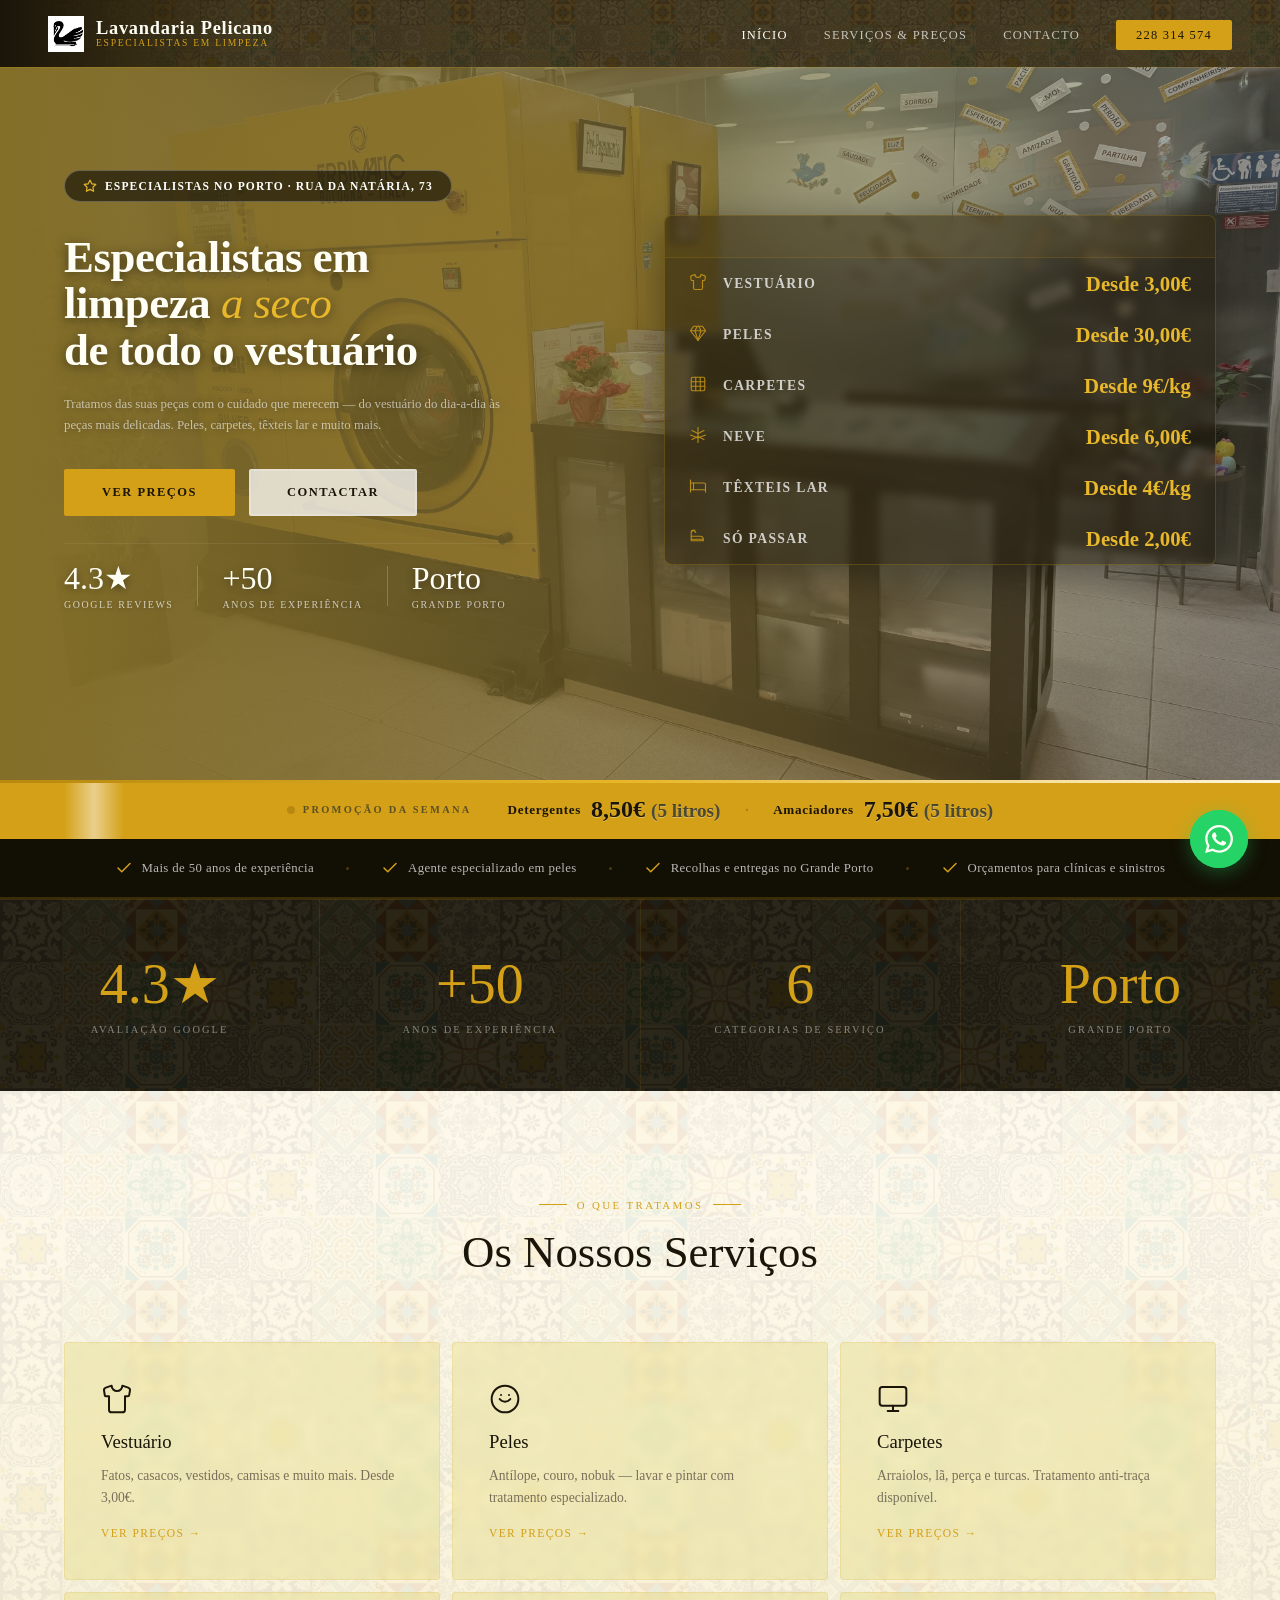
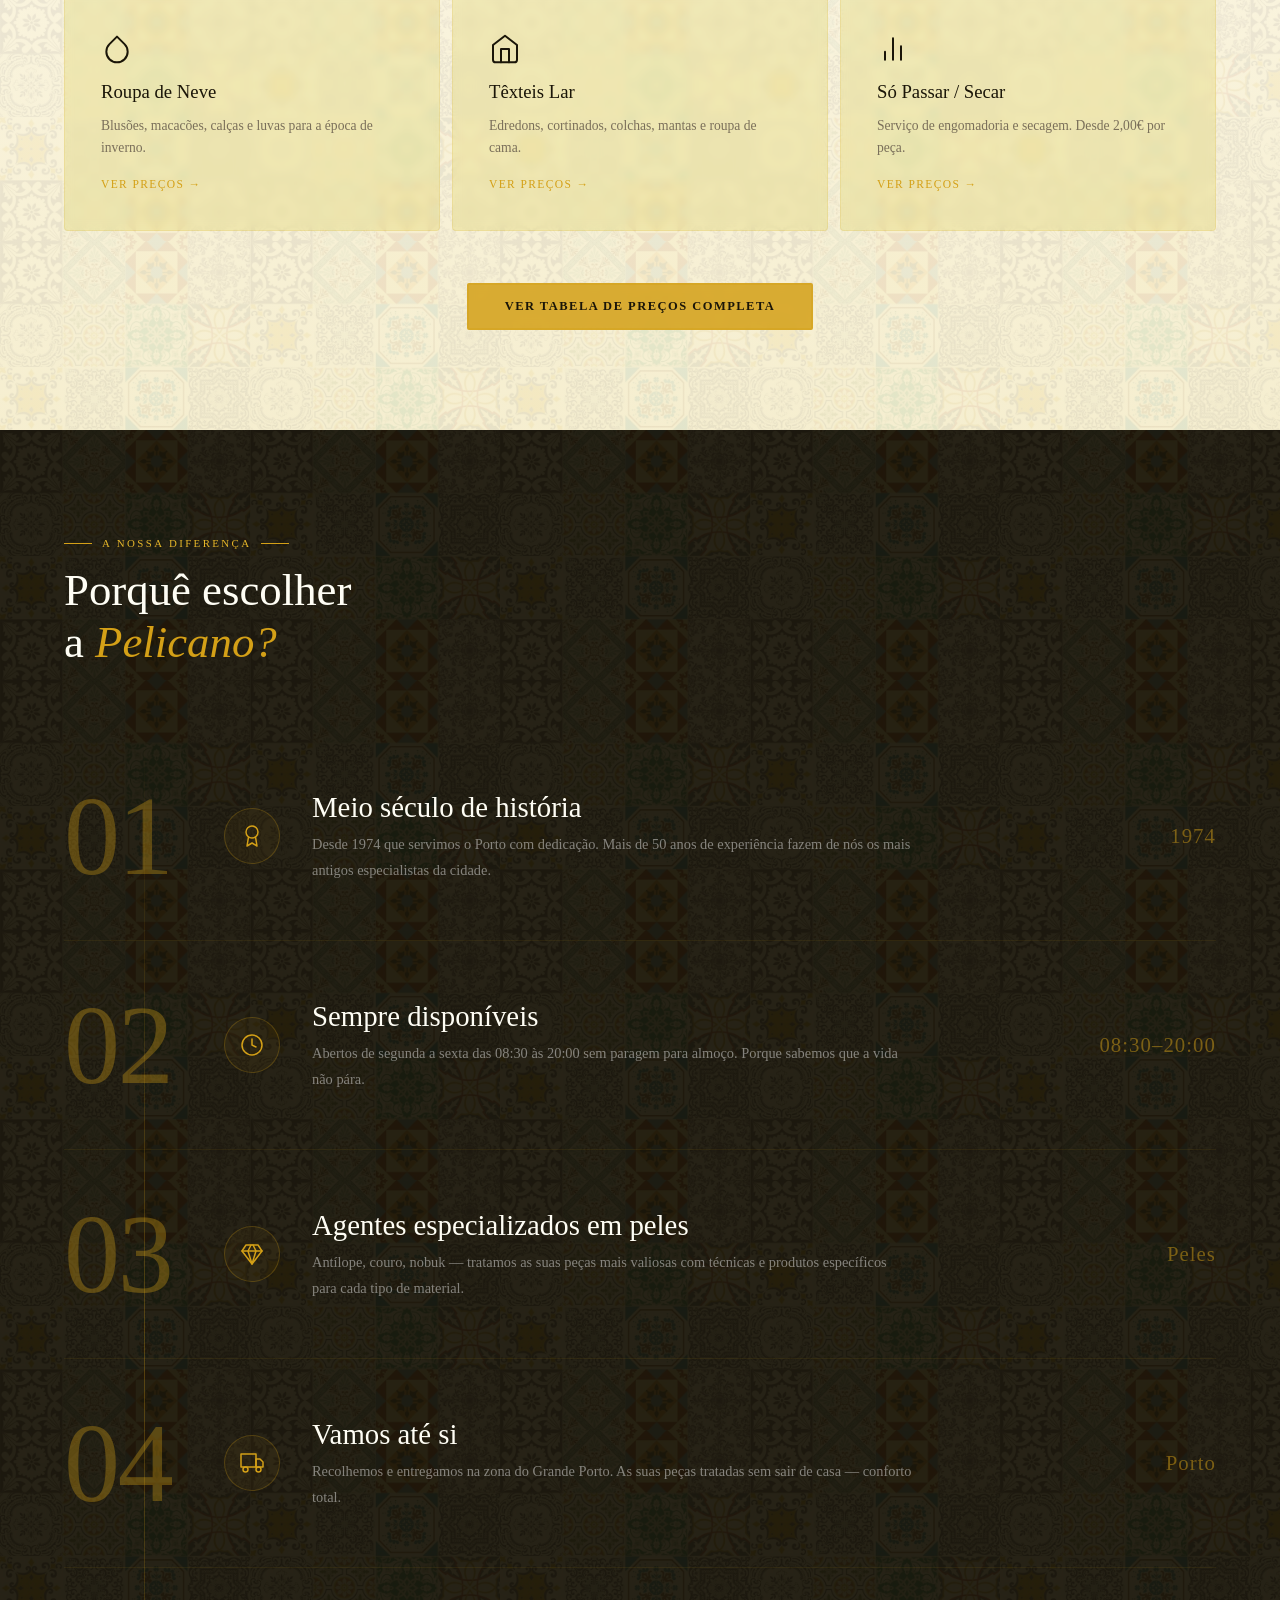
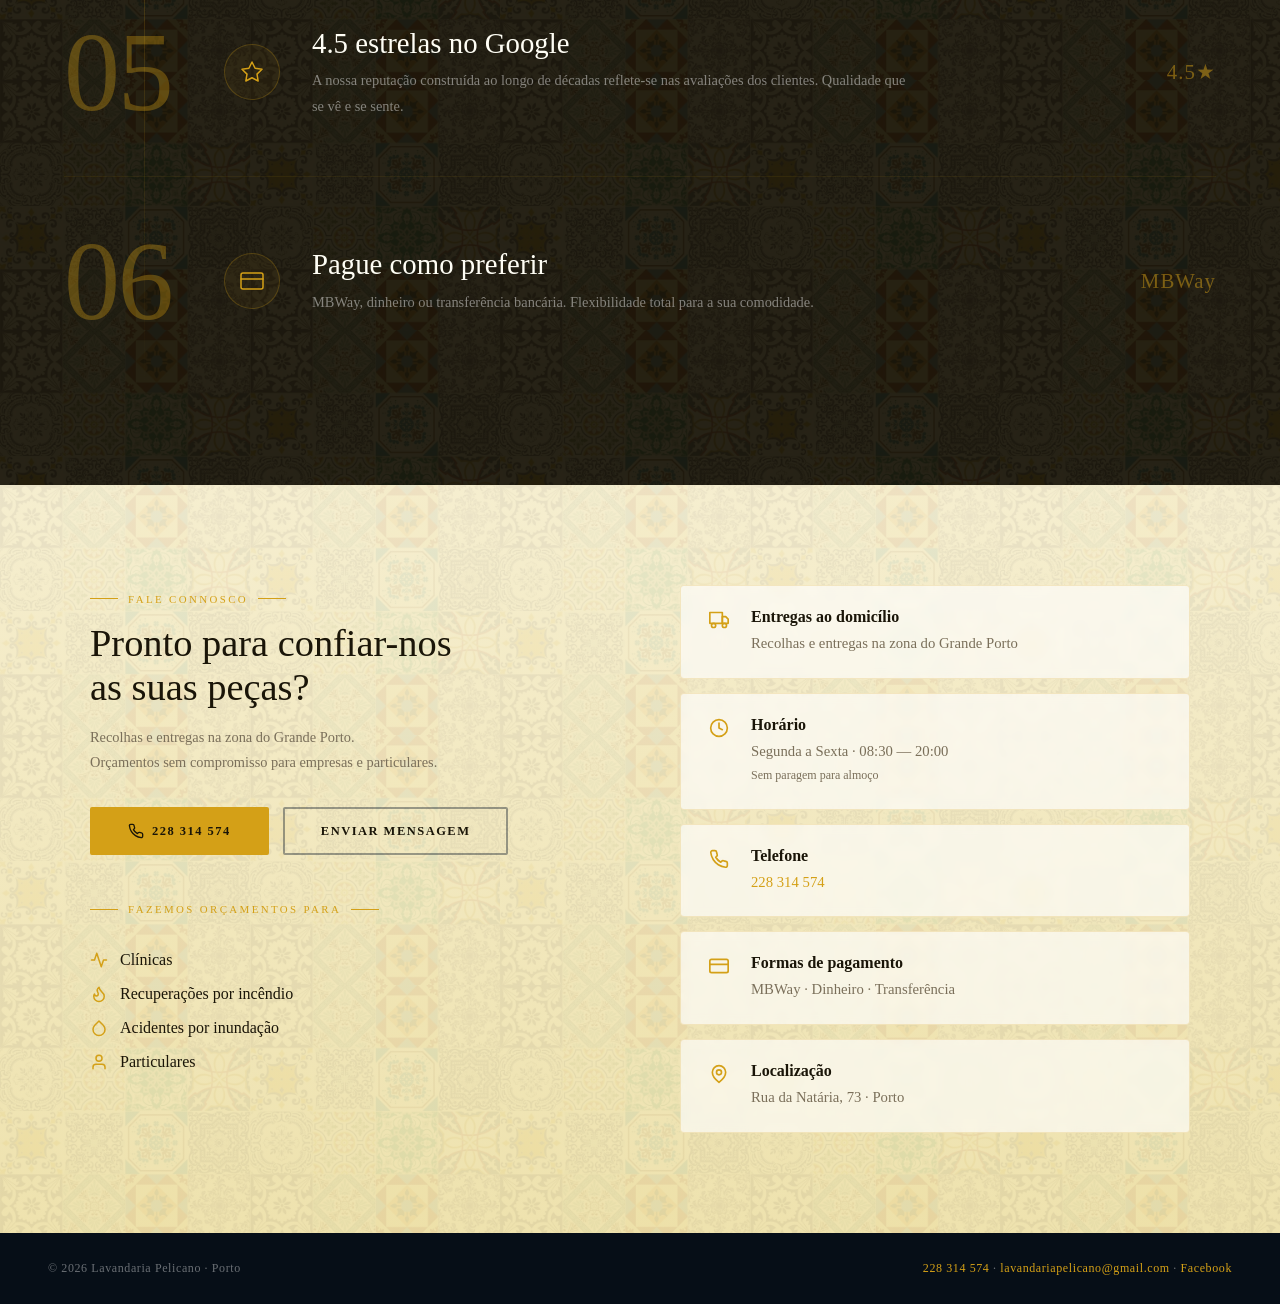
==== commit 468c8ea9: "atualizar numero whatsapp" ====
--- a/index.html
+++ b/index.html
@@ -5,7 +5,7 @@
   <meta name="viewport" content="width=device-width, initial-scale=1.0" />
   <meta name="description" content="Lavandaria Pelicano — Especialistas em limpeza a seco de todo o tipo de vestuário. Porto, Rua da Natária 73." />
   <title>Lavandaria Pelicano – Porto</title>
-
+<link rel="icon" href="assets/favicon.ico" type="image/x-icon">
   <link rel="stylesheet" href="css/global.css" />
   <link rel="stylesheet" href="css/hero.css" />
 </head>
